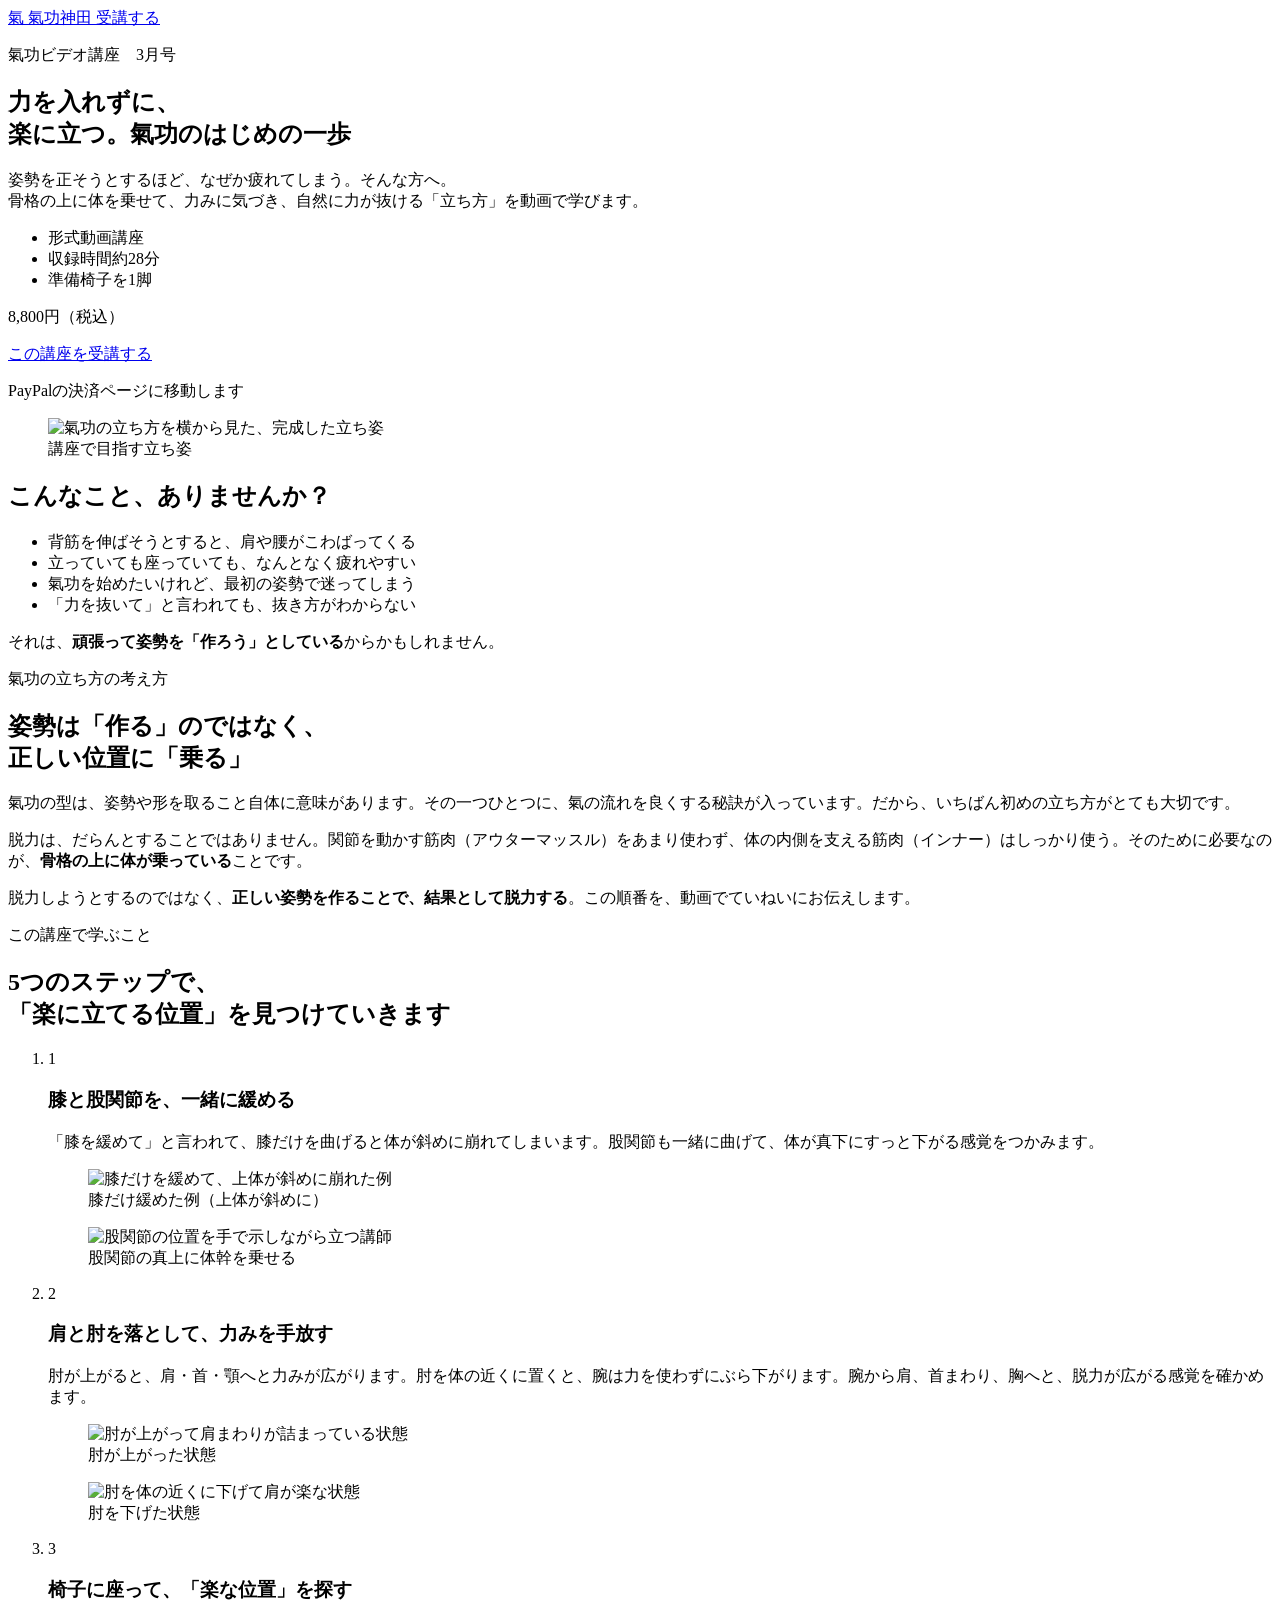
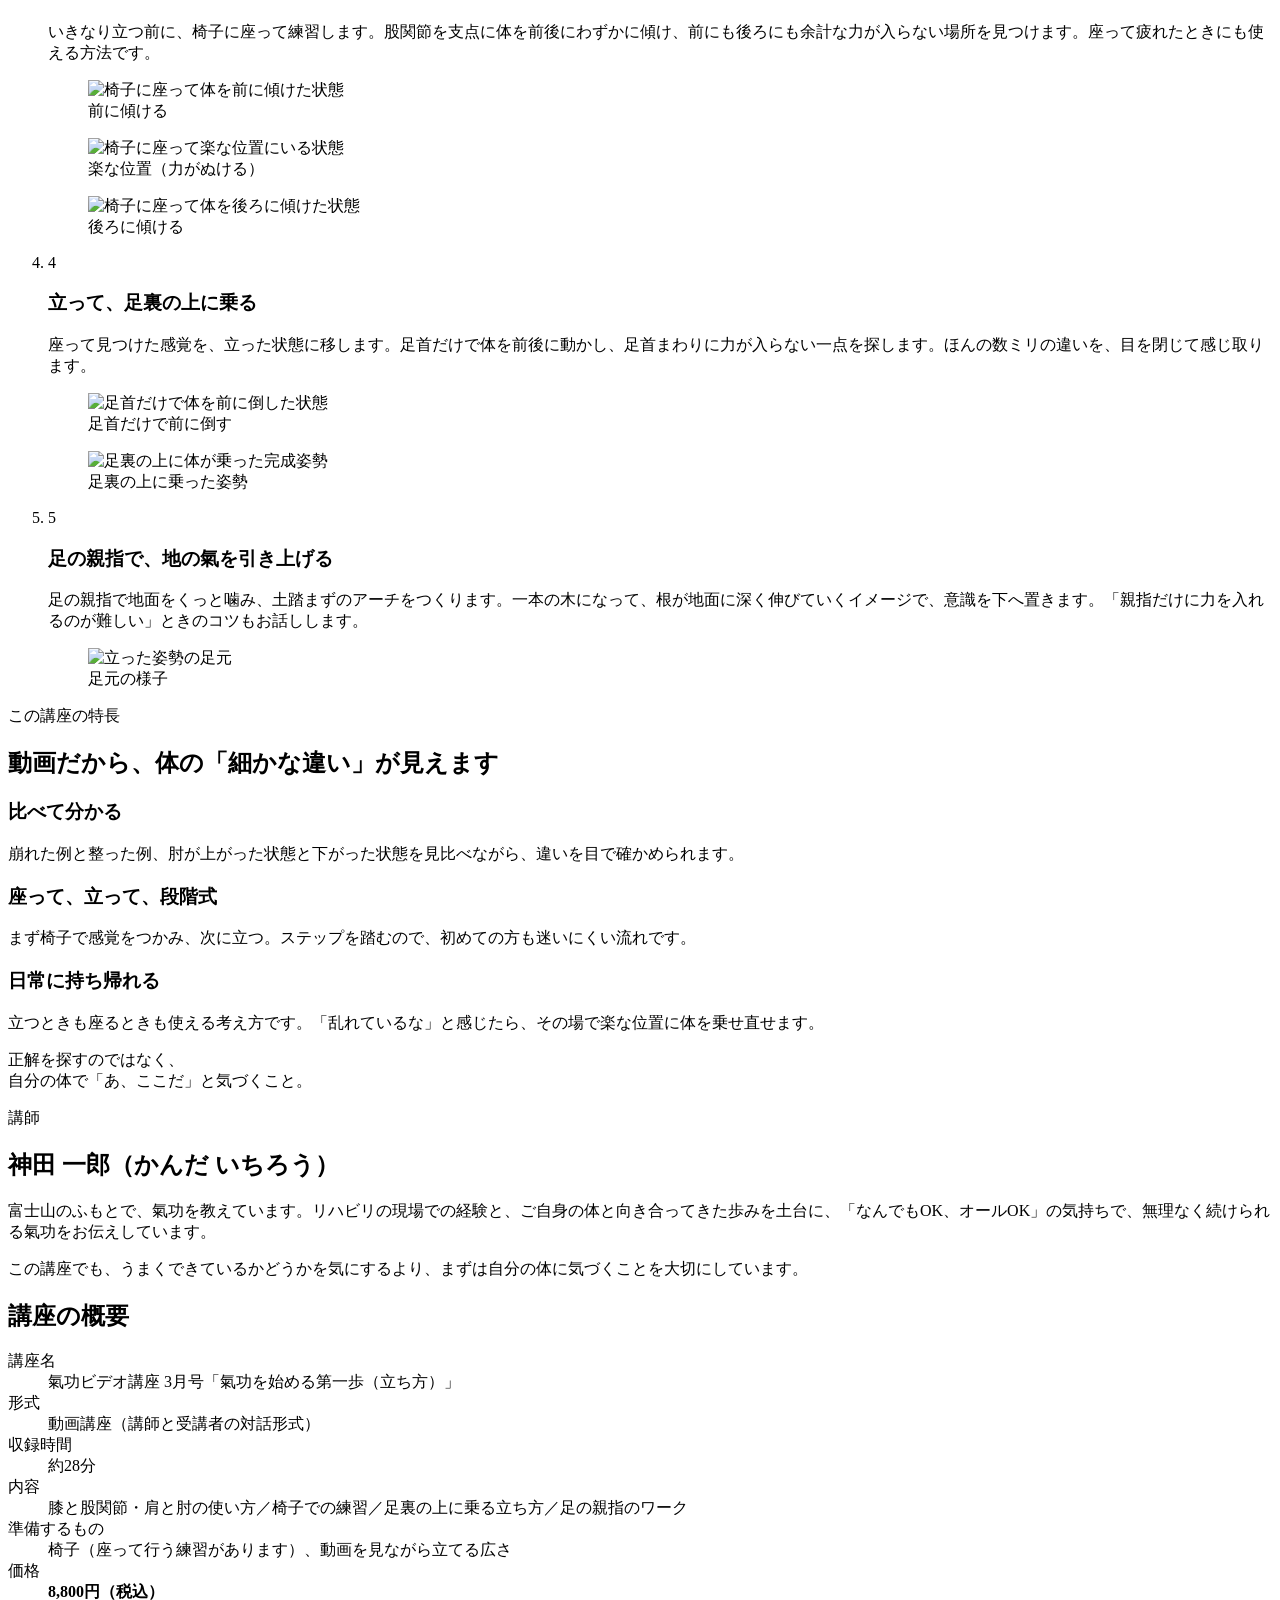
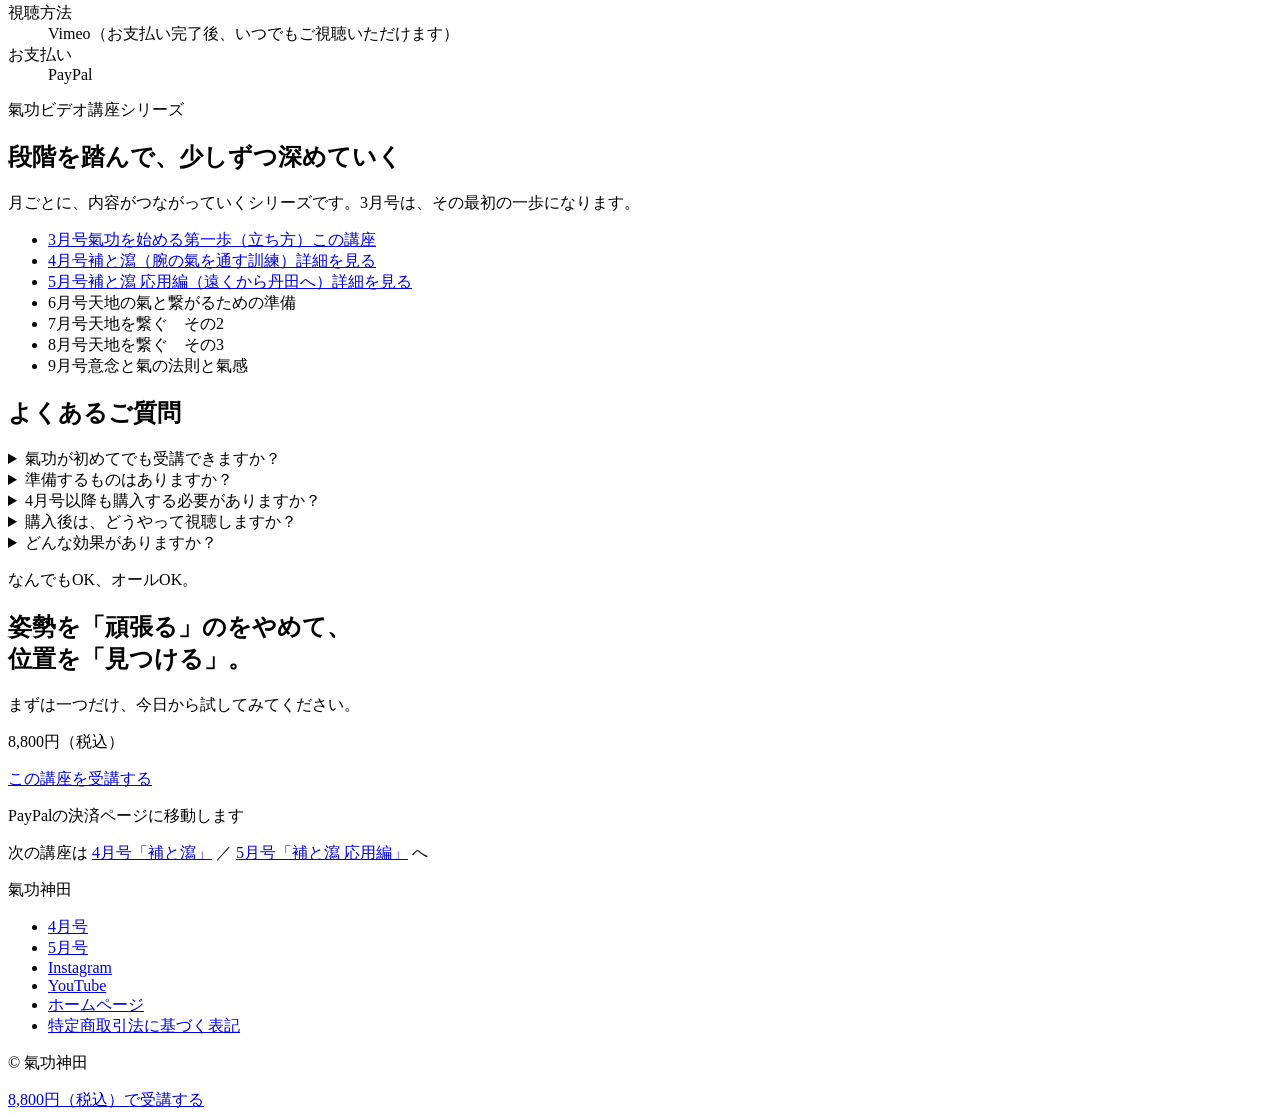
==== index.html @ 93e01932 "Add files via upload" ====
<!doctype html>
<html lang="ja">
<head>
<meta charset="utf-8">
<meta name="viewport" content="width=device-width, initial-scale=1">
<title>氣功ビデオ講座 3月号「立ち方」｜氣功神田</title>
<meta name="description" content="姿勢を正そうとするほど疲れてしまう方へ。力を入れずに楽に立つ、氣功のはじめの一歩を動画で学ぶ講座です。約28分・8,800円（税込）。">
<meta property="og:type" content="website">
<meta property="og:title" content="氣功ビデオ講座 3月号「立ち方」｜氣功神田">
<meta property="og:description" content="力を入れずに、楽に立つ。氣功のはじめの一歩を動画で学ぶ講座。8,800円（税込）。">
<link rel="icon" href="data:image/svg+xml,%3Csvg xmlns='http://www.w3.org/2000/svg' viewBox='0 0 100 100'%3E%3Ccircle cx='50' cy='50' r='46' fill='%232b4162'/%3E%3Ctext x='50' y='66' font-size='52' text-anchor='middle' fill='%23faf7f2' font-family='serif'%3E氣%3C/text%3E%3C/svg%3E">
<link rel="preconnect" href="https://fonts.googleapis.com">
<link rel="preconnect" href="https://fonts.gstatic.com" crossorigin>
<link href="https://fonts.googleapis.com/css2?family=Noto+Sans+JP:wght@400;500;700&family=Noto+Serif+JP:wght@500;700&display=swap" rel="stylesheet">
<link rel="stylesheet" href="style.css">
</head>
<body>

<!--
  【差し替え箇所】
  ・購入リンク（PayPal）: https://www.paypal.com/ncp/payment/3G4N5GA3SAFKY （ページ内4か所。変更する場合は検索して置換）
-->

<header class="site-header">
  <div class="wrap header-inner">
    <a class="brand" href="#top" aria-label="氣功神田 トップへ">
      <span class="brand-mark" aria-hidden="true">氣</span>
      <span class="brand-name">氣功神田</span>
    </a>
    <a class="btn btn-small" href="https://www.paypal.com/ncp/payment/3G4N5GA3SAFKY" target="_blank" rel="noopener">受講する</a>
  </div>
</header>

<main id="top">

  <!-- HERO -->
  <section class="hero">
    <div class="wrap hero-inner">
      <div class="hero-copy">
        <p class="eyebrow">氣功ビデオ講座　3月号</p>
        <h1>力を入れずに、<br>楽に立つ。<span class="h1-sub">氣功のはじめの一歩</span></h1>
        <p class="lead">姿勢を正そうとするほど、なぜか疲れてしまう。そんな方へ。<br>骨格の上に体を乗せて、力みに気づき、自然に力が抜ける「立ち方」を動画で学びます。</p>
        <ul class="hero-facts" aria-label="講座の概要">
          <li><span>形式</span>動画講座</li>
          <li><span>収録時間</span>約28分</li>
          <li><span>準備</span>椅子を1脚</li>
        </ul>
        <div class="price-box">
          <p class="price"><span class="price-num">8,800</span><span class="price-unit">円</span><span class="price-tax">（税込）</span></p>
          <a class="btn" href="https://www.paypal.com/ncp/payment/3G4N5GA3SAFKY" target="_blank" rel="noopener">この講座を受講する</a>
          <p class="note-small">PayPalの決済ページに移動します</p>
        </div>
      </div>
      <figure class="hero-fig">
        <img src="assets/shot_1.jpg" width="337" height="664" alt="氣功の立ち方を横から見た、完成した立ち姿">
        <figcaption>講座で目指す立ち姿</figcaption>
      </figure>
    </div>
  </section>

  <!-- 共感 -->
  <section class="section section-tint">
    <div class="wrap narrow">
      <h2 class="h2">こんなこと、ありませんか？</h2>
      <ul class="check-list">
        <li>背筋を伸ばそうとすると、肩や腰がこわばってくる</li>
        <li>立っていても座っていても、なんとなく疲れやすい</li>
        <li>氣功を始めたいけれど、最初の姿勢で迷ってしまう</li>
        <li>「力を抜いて」と言われても、抜き方がわからない</li>
      </ul>
      <p class="body center">それは、<strong>頑張って姿勢を「作ろう」としている</strong>からかもしれません。</p>
    </div>
  </section>

  <!-- 考え方 -->
  <section class="section">
    <div class="wrap narrow">
      <p class="eyebrow center">氣功の立ち方の考え方</p>
      <h2 class="h2">姿勢は「作る」のではなく、<br>正しい位置に「乗る」</h2>
      <p class="body">氣功の型は、姿勢や形を取ること自体に意味があります。その一つひとつに、氣の流れを良くする秘訣が入っています。だから、いちばん初めの立ち方がとても大切です。</p>
      <p class="body">脱力は、だらんとすることではありません。関節を動かす筋肉（アウターマッスル）をあまり使わず、体の内側を支える筋肉（インナー）はしっかり使う。そのために必要なのが、<strong>骨格の上に体が乗っている</strong>ことです。</p>
      <p class="body">脱力しようとするのではなく、<strong>正しい姿勢を作ることで、結果として脱力する</strong>。この順番を、動画でていねいにお伝えします。</p>
    </div>
  </section>

  <!-- 学ぶこと -->
  <section class="section section-tint" id="learn">
    <div class="wrap">
      <p class="eyebrow center">この講座で学ぶこと</p>
      <h2 class="h2">5つのステップで、<br>「楽に立てる位置」を見つけていきます</h2>

      <ol class="steps">

        <li class="step">
          <div class="step-head"><span class="step-no">1</span><h3>膝と股関節を、一緒に緩める</h3></div>
          <p>「膝を緩めて」と言われて、膝だけを曲げると体が斜めに崩れてしまいます。股関節も一緒に曲げて、体が真下にすっと下がる感覚をつかみます。</p>
          <div class="pair">
            <figure><img src="assets/shot_2.jpg" width="392" height="671" alt="膝だけを緩めて、上体が斜めに崩れた例" loading="lazy"><figcaption>膝だけ緩めた例（上体が斜めに）</figcaption></figure>
            <figure><img src="assets/shot_3.jpg" width="368" height="647" alt="股関節の位置を手で示しながら立つ講師" loading="lazy"><figcaption>股関節の真上に体幹を乗せる</figcaption></figure>
          </div>
        </li>

        <li class="step">
          <div class="step-head"><span class="step-no">2</span><h3>肩と肘を落として、力みを手放す</h3></div>
          <p>肘が上がると、肩・首・顎へと力みが広がります。肘を体の近くに置くと、腕は力を使わずにぶら下がります。腕から肩、首まわり、胸へと、脱力が広がる感覚を確かめます。</p>
          <div class="pair">
            <figure><img src="assets/shot_4_1.jpg" width="393" height="647" alt="肘が上がって肩まわりが詰まっている状態" loading="lazy"><figcaption>肘が上がった状態</figcaption></figure>
            <figure><img src="assets/shot_4_2.jpg" width="370" height="651" alt="肘を体の近くに下げて肩が楽な状態" loading="lazy"><figcaption>肘を下げた状態</figcaption></figure>
          </div>
        </li>

        <li class="step">
          <div class="step-head"><span class="step-no">3</span><h3>椅子に座って、「楽な位置」を探す</h3></div>
          <p>いきなり立つ前に、椅子に座って練習します。股関節を支点に体を前後にわずかに傾け、前にも後ろにも余計な力が入らない場所を見つけます。座って疲れたときにも使える方法です。</p>
          <div class="trio">
            <figure><img src="assets/shot_5_1.jpg" width="349" height="555" alt="椅子に座って体を前に傾けた状態" loading="lazy"><figcaption>前に傾ける</figcaption></figure>
            <figure><img src="assets/shot_5_2.jpg" width="400" height="556" alt="椅子に座って楽な位置にいる状態" loading="lazy"><figcaption>楽な位置（力がぬける）</figcaption></figure>
            <figure><img src="assets/shot_5_3.jpg" width="382" height="550" alt="椅子に座って体を後ろに傾けた状態" loading="lazy"><figcaption>後ろに傾ける</figcaption></figure>
          </div>
        </li>

        <li class="step">
          <div class="step-head"><span class="step-no">4</span><h3>立って、足裏の上に乗る</h3></div>
          <p>座って見つけた感覚を、立った状態に移します。足首だけで体を前後に動かし、足首まわりに力が入らない一点を探します。ほんの数ミリの違いを、目を閉じて感じ取ります。</p>
          <div class="pair">
            <figure><img src="assets/shot_7.jpg" width="368" height="649" alt="足首だけで体を前に倒した状態" loading="lazy"><figcaption>足首だけで前に倒す</figcaption></figure>
            <figure><img src="assets/shot_8.jpg" width="366" height="657" alt="足裏の上に体が乗った完成姿勢" loading="lazy"><figcaption>足裏の上に乗った姿勢</figcaption></figure>
          </div>
        </li>

        <li class="step">
          <div class="step-head"><span class="step-no">5</span><h3>足の親指で、地の氣を引き上げる</h3></div>
          <p>足の親指で地面をくっと噛み、土踏まずのアーチをつくります。一本の木になって、根が地面に深く伸びていくイメージで、意識を下へ置きます。「親指だけに力を入れるのが難しい」ときのコツもお話しします。</p>
          <div class="single">
            <figure><img src="assets/shot_9.jpg" width="318" height="192" alt="立った姿勢の足元" loading="lazy"><figcaption>足元の様子</figcaption></figure>
          </div>
        </li>

      </ol>
    </div>
  </section>

  <!-- 特徴 -->
  <section class="section">
    <div class="wrap">
      <p class="eyebrow center">この講座の特長</p>
      <h2 class="h2">動画だから、体の「細かな違い」が見えます</h2>
      <div class="cards">
        <div class="card">
          <h3>比べて分かる</h3>
          <p>崩れた例と整った例、肘が上がった状態と下がった状態を見比べながら、違いを目で確かめられます。</p>
        </div>
        <div class="card">
          <h3>座って、立って、段階式</h3>
          <p>まず椅子で感覚をつかみ、次に立つ。ステップを踏むので、初めての方も迷いにくい流れです。</p>
        </div>
        <div class="card">
          <h3>日常に持ち帰れる</h3>
          <p>立つときも座るときも使える考え方です。「乱れているな」と感じたら、その場で楽な位置に体を乗せ直せます。</p>
        </div>
      </div>
      <p class="pull">正解を探すのではなく、<br class="sp-only">自分の体で「あ、ここだ」と気づくこと。</p>
    </div>
  </section>

  <!-- 講師 -->
  <section class="section section-tint">
    <div class="wrap narrow">
      <p class="eyebrow center">講師</p>
      <h2 class="h2">神田 一郎（かんだ いちろう）</h2>
      <p class="body">富士山のふもとで、氣功を教えています。リハビリの現場での経験と、ご自身の体と向き合ってきた歩みを土台に、「なんでもOK、オールOK」の気持ちで、無理なく続けられる氣功をお伝えしています。</p>
      <p class="body">この講座でも、うまくできているかどうかを気にするより、まずは自分の体に気づくことを大切にしています。</p>
    </div>
  </section>

  <!-- 概要 -->
  <section class="section" id="overview">
    <div class="wrap narrow">
      <h2 class="h2">講座の概要</h2>
      <dl class="spec">
        <div><dt>講座名</dt><dd>氣功ビデオ講座 3月号「氣功を始める第一歩（立ち方）」</dd></div>
        <div><dt>形式</dt><dd>動画講座（講師と受講者の対話形式）</dd></div>
        <div><dt>収録時間</dt><dd>約28分</dd></div>
        <div><dt>内容</dt><dd>膝と股関節・肩と肘の使い方／椅子での練習／足裏の上に乗る立ち方／足の親指のワーク</dd></div>
        <div><dt>準備するもの</dt><dd>椅子（座って行う練習があります）、動画を見ながら立てる広さ</dd></div>
        <div><dt>価格</dt><dd><strong>8,800円（税込）</strong></dd></div>
        <div><dt>視聴方法</dt><dd>Vimeo（お支払い完了後、いつでもご視聴いただけます）</dd></div>
        <div><dt>お支払い</dt><dd>PayPal</dd></div>
      </dl>
    </div>
  </section>

  <!-- シリーズ -->
  <section class="section section-tint">
    <div class="wrap narrow">
      <p class="eyebrow center">氣功ビデオ講座シリーズ</p>
      <h2 class="h2">段階を踏んで、少しずつ深めていく</h2>
      <p class="body center">月ごとに、内容がつながっていくシリーズです。3月号は、その最初の一歩になります。</p>
      <ul class="series">
        <li class="has-link is-current"><a href="./"><span class="s-m">3月号</span><span class="s-t">氣功を始める第一歩（立ち方）</span><span class="s-tag">この講座</span></a></li>
        <li class="has-link"><a href="04/"><span class="s-m">4月号</span><span class="s-t">補と瀉（腕の氣を通す訓練）</span><span class="s-tag s-tag-sub">詳細を見る</span></a></li>
        <li class="has-link"><a href="05/"><span class="s-m">5月号</span><span class="s-t">補と瀉 応用編（遠くから丹田へ）</span><span class="s-tag s-tag-sub">詳細を見る</span></a></li>
        <li><span class="s-m">6月号</span><span class="s-t">天地の氣と繋がるための準備</span></li>
        <li><span class="s-m">7月号</span><span class="s-t">天地を繋ぐ　その2</span></li>
        <li><span class="s-m">8月号</span><span class="s-t">天地を繋ぐ　その3</span></li>
        <li><span class="s-m">9月号</span><span class="s-t">意念と氣の法則と氣感</span></li>
      </ul>
    </div>
  </section>

  <!-- FAQ -->
  <section class="section" id="faq">
    <div class="wrap narrow">
      <h2 class="h2">よくあるご質問</h2>
      <details>
        <summary>氣功が初めてでも受講できますか？</summary>
        <p>はい。3月号はシリーズの最初の講座で、氣功を始める第一歩として、立ち方の基本から順に進めます。</p>
      </details>
      <details>
        <summary>準備するものはありますか？</summary>
        <p>椅子を1脚ご用意ください。座って「楽な位置」を探す練習があります。あとは、動画を見ながら立てるスペースがあれば大丈夫です。</p>
      </details>
      <details>
        <summary>4月号以降も購入する必要がありますか？</summary>
        <p>各月号は単品でご購入いただけます。内容は段階的につながっているため、初めての方は3月号からの受講がおすすめです。続きの<a href="04/">4月号「補と瀉」</a>もご覧いただけます。</p>
      </details>
      <details>
        <summary>購入後は、どうやって視聴しますか？</summary>
        <p>お支払い完了後、いつでもVimeoでご視聴いただけます。</p>
      </details>
      <details>
        <summary>どんな効果がありますか？</summary>
        <p>体の感じ方には個人差があります。この講座は、体の使い方を学ぶ内容であり、医療行為や、病気の診断・治療を目的としたものではありません。体調に不安がある方は、無理をせず、医師にご相談ください。</p>
      </details>
    </div>
  </section>

  <!-- 最終CTA -->
  <section class="final">
    <div class="wrap narrow center">
      <p class="final-quote">なんでもOK、オールOK。</p>
      <h2 class="final-h">姿勢を「頑張る」のをやめて、<br>位置を「見つける」。</h2>
      <p class="final-body">まずは一つだけ、今日から試してみてください。</p>
      <p class="price price-light"><span class="price-num">8,800</span><span class="price-unit">円</span><span class="price-tax">（税込）</span></p>
      <a class="btn btn-light" href="https://www.paypal.com/ncp/payment/3G4N5GA3SAFKY" target="_blank" rel="noopener">この講座を受講する</a>
      <p class="note-small">PayPalの決済ページに移動します</p>
      <p class="note-small prev-link">次の講座は <a href="04/">4月号「補と瀉」</a> ／ <a href="05/">5月号「補と瀉 応用編」</a> へ</p>
    </div>
  </section>

</main>

<footer class="site-footer">
  <div class="wrap">
    <p class="foot-brand">氣功神田</p>
    <ul class="foot-links">
      <li><a href="04/">4月号</a></li>
      <li><a href="05/">5月号</a></li>
      <li><a href="https://www.instagram.com/qigongkanda_fujisan/" target="_blank" rel="noopener">Instagram</a></li>
      <li><a href="https://www.youtube.com/@%E6%B0%A3%E5%8A%9F%E7%A5%9E%E7%94%B0" target="_blank" rel="noopener">YouTube</a></li>
      <li><a href="https://www.qigong-kanda.com/" target="_blank" rel="noopener">ホームページ</a></li>
      <li><a href="tokushoho.html">特定商取引法に基づく表記</a></li>
    </ul>
    <p class="copy">© 氣功神田</p>
  </div>
</footer>

<!-- スマホ用の固定ボタン -->
<div class="sticky-cta" id="stickyCta" aria-hidden="true">
  <a class="btn" href="https://www.paypal.com/ncp/payment/3G4N5GA3SAFKY" target="_blank" rel="noopener" tabindex="-1">8,800円（税込）で受講する</a>
</div>

<script src="script.js"></script>
</body>
</html>
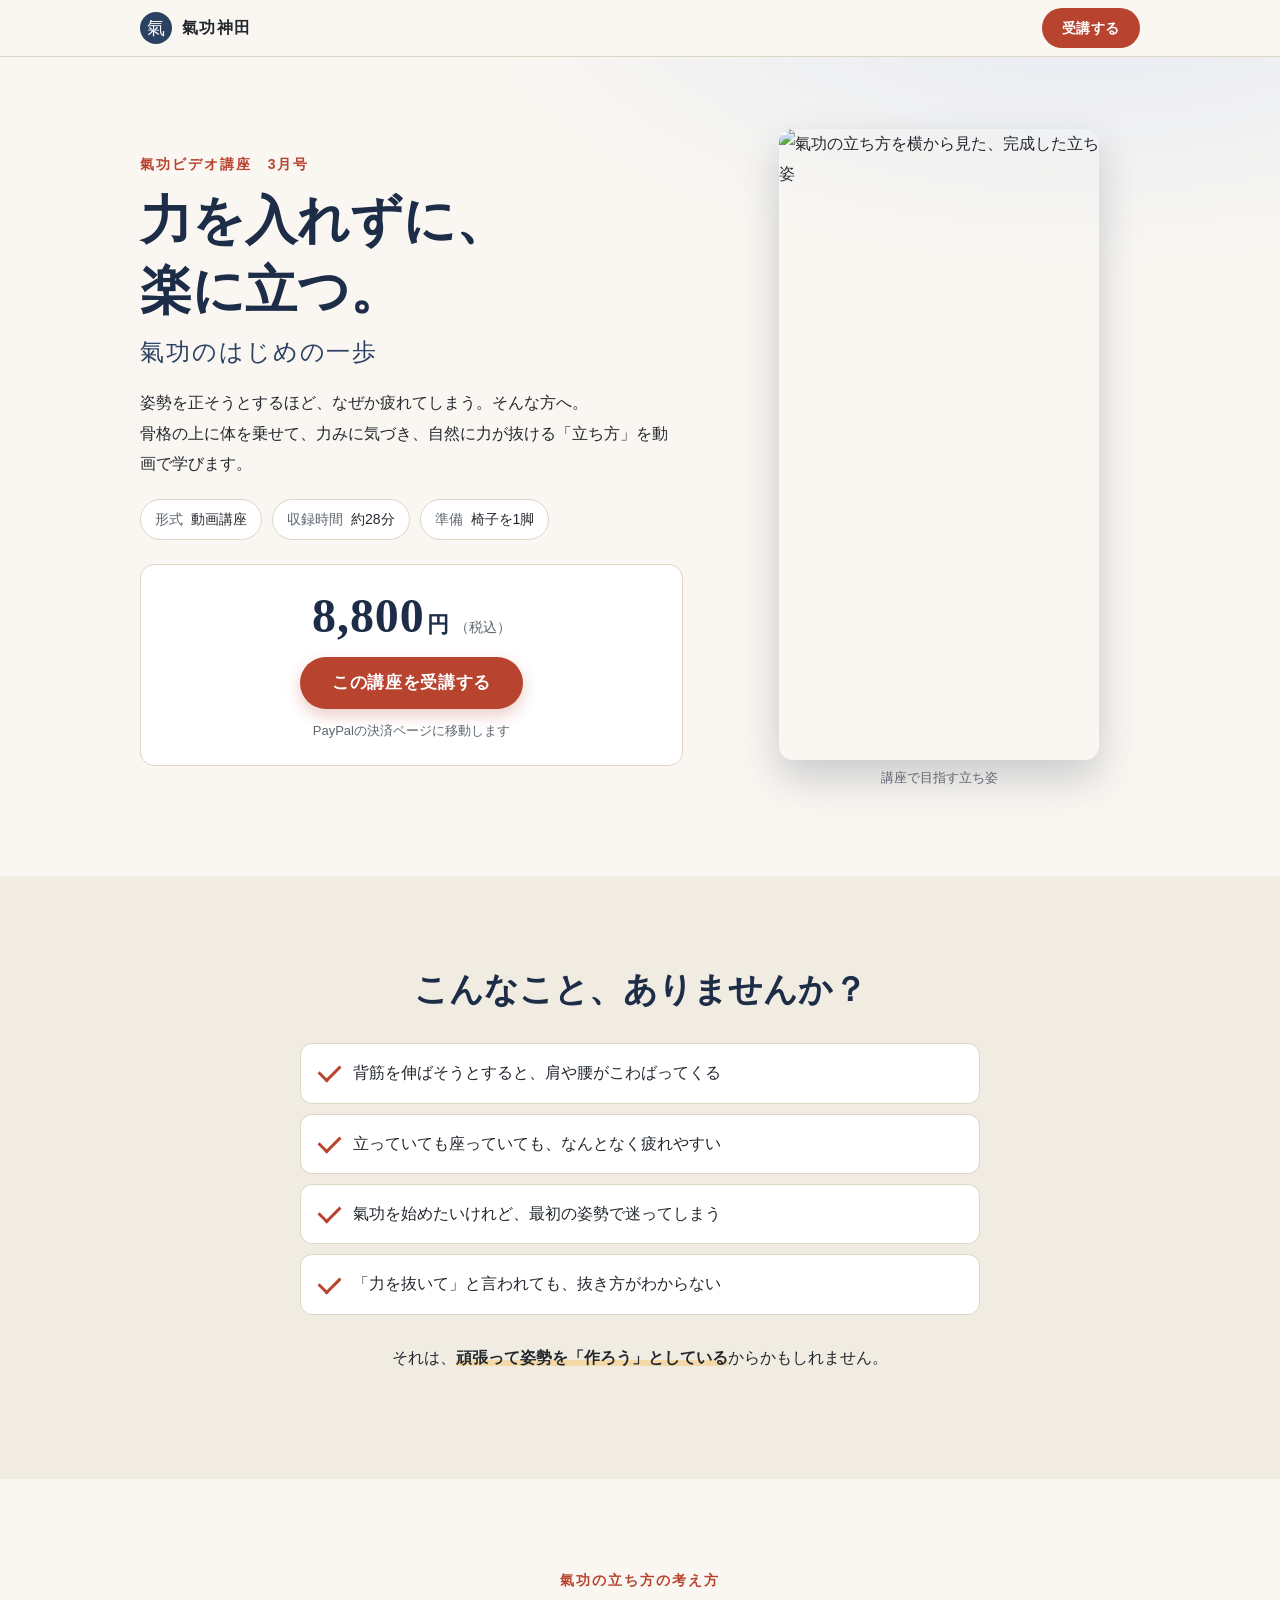
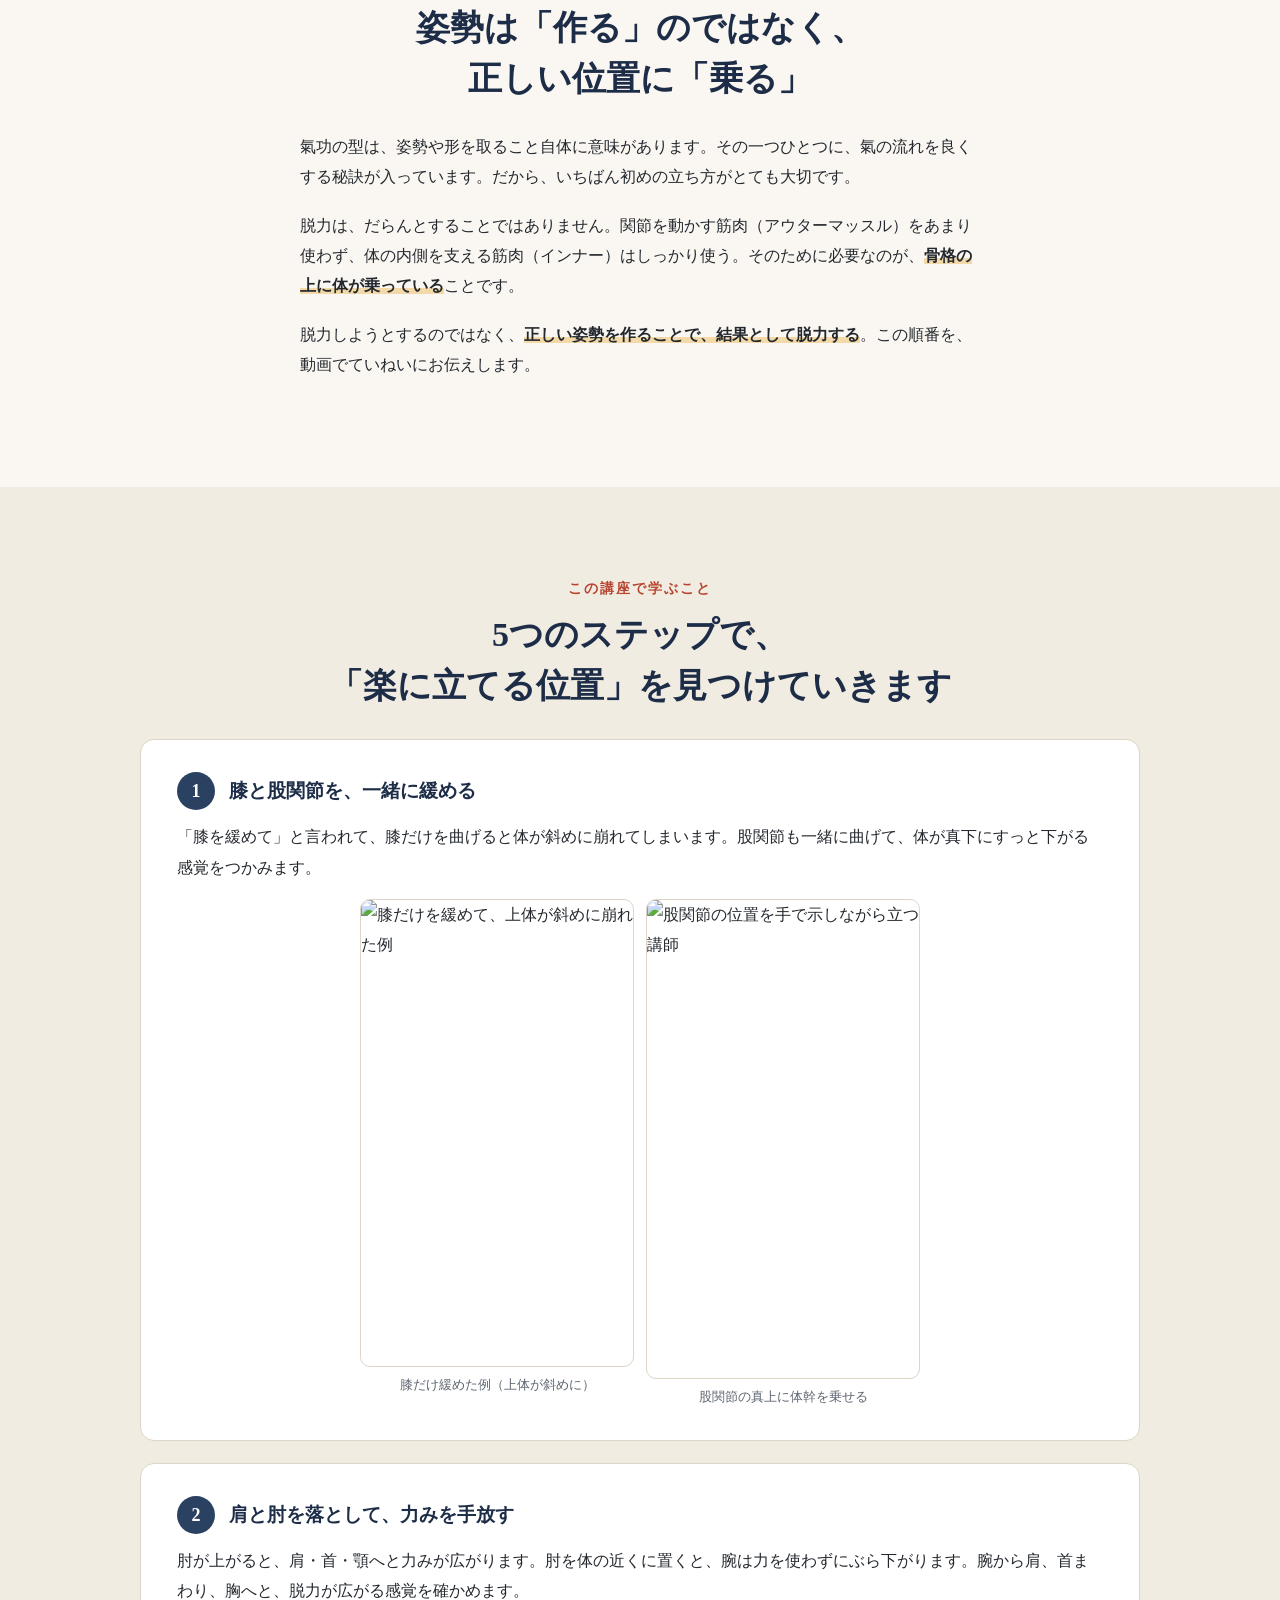
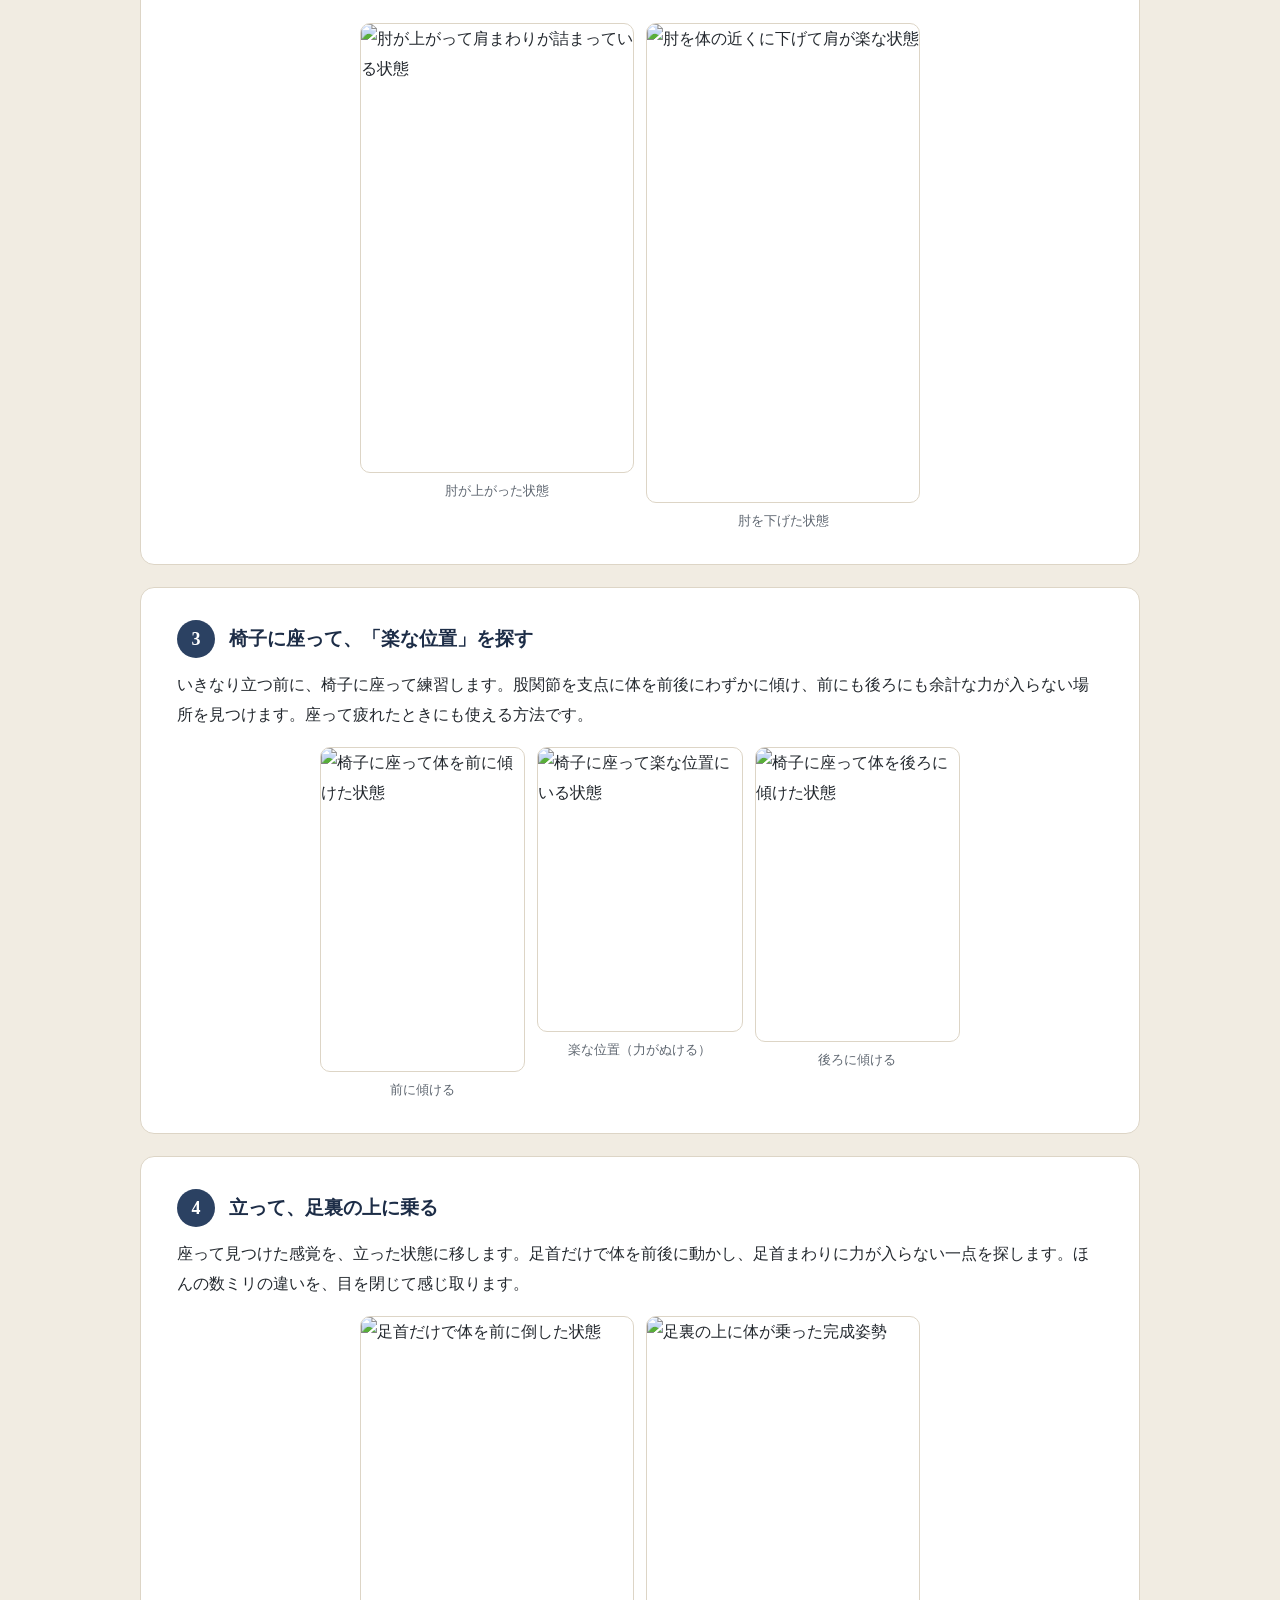
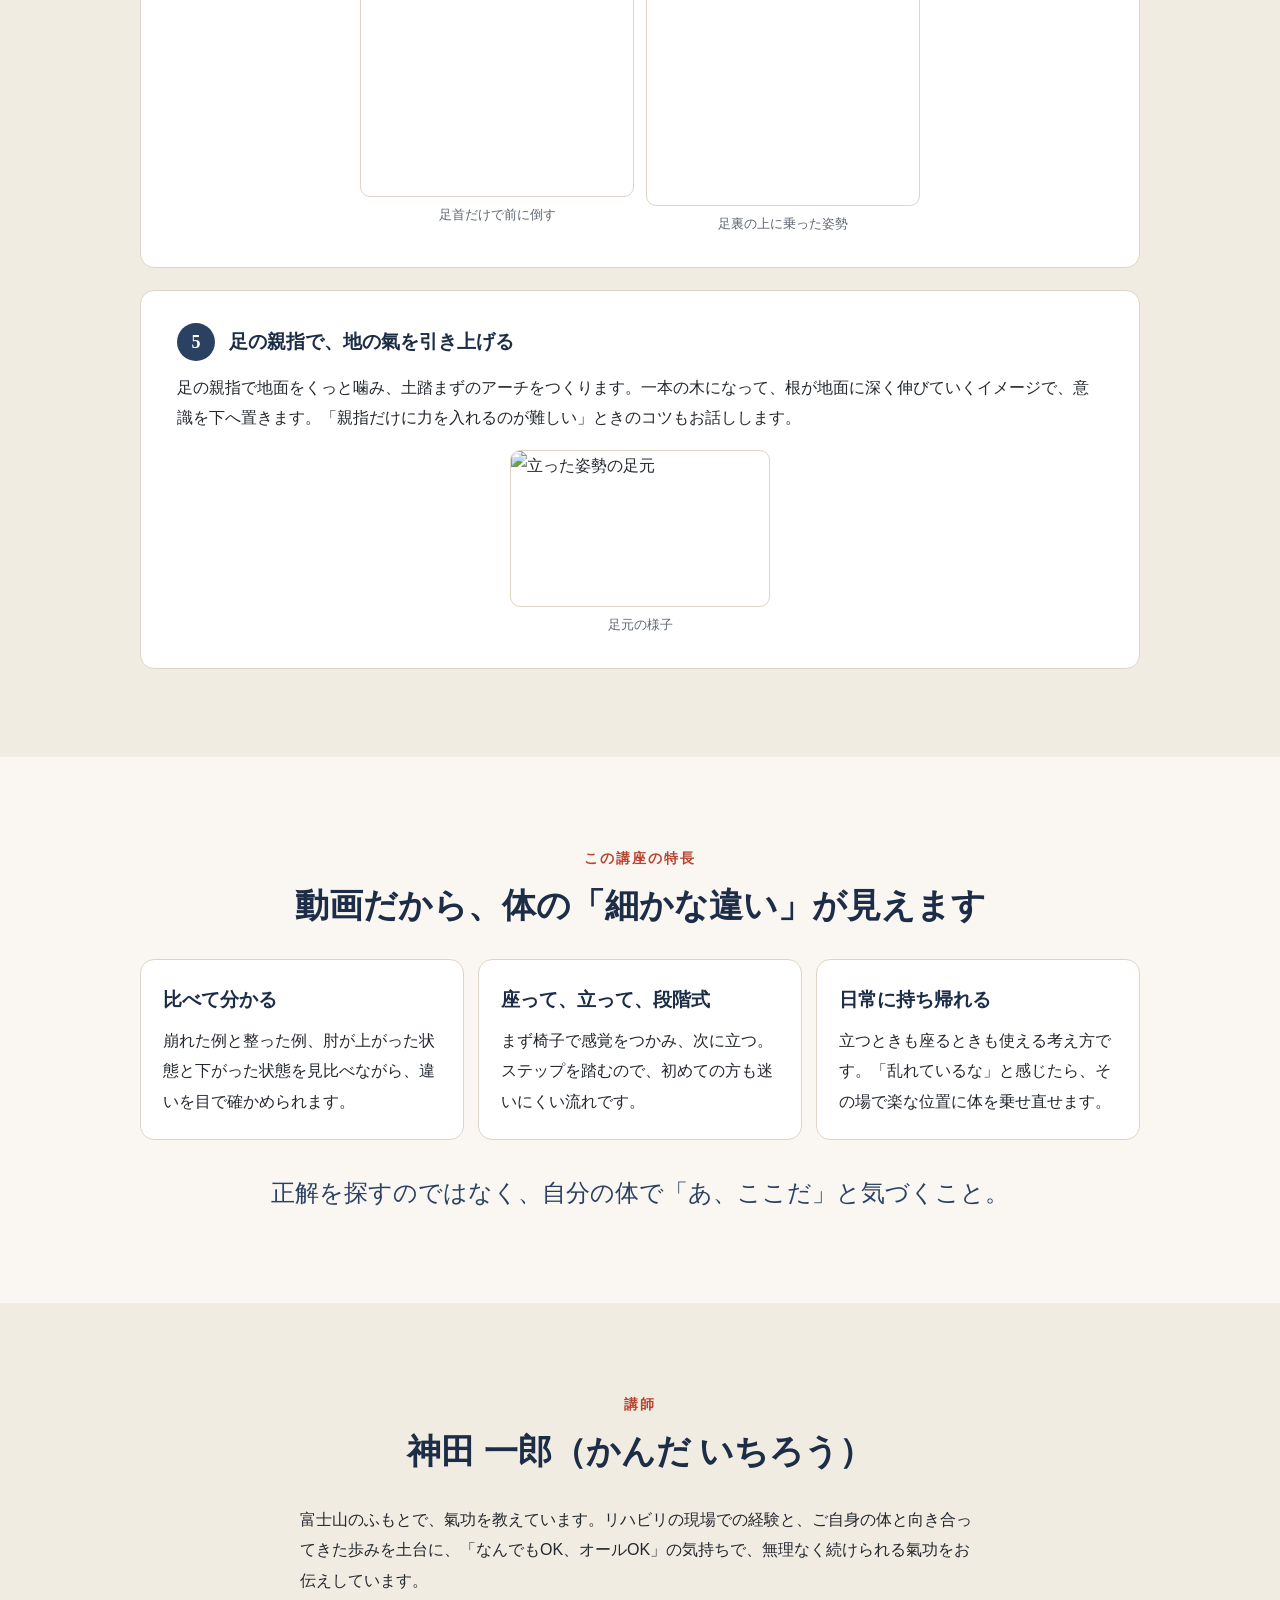
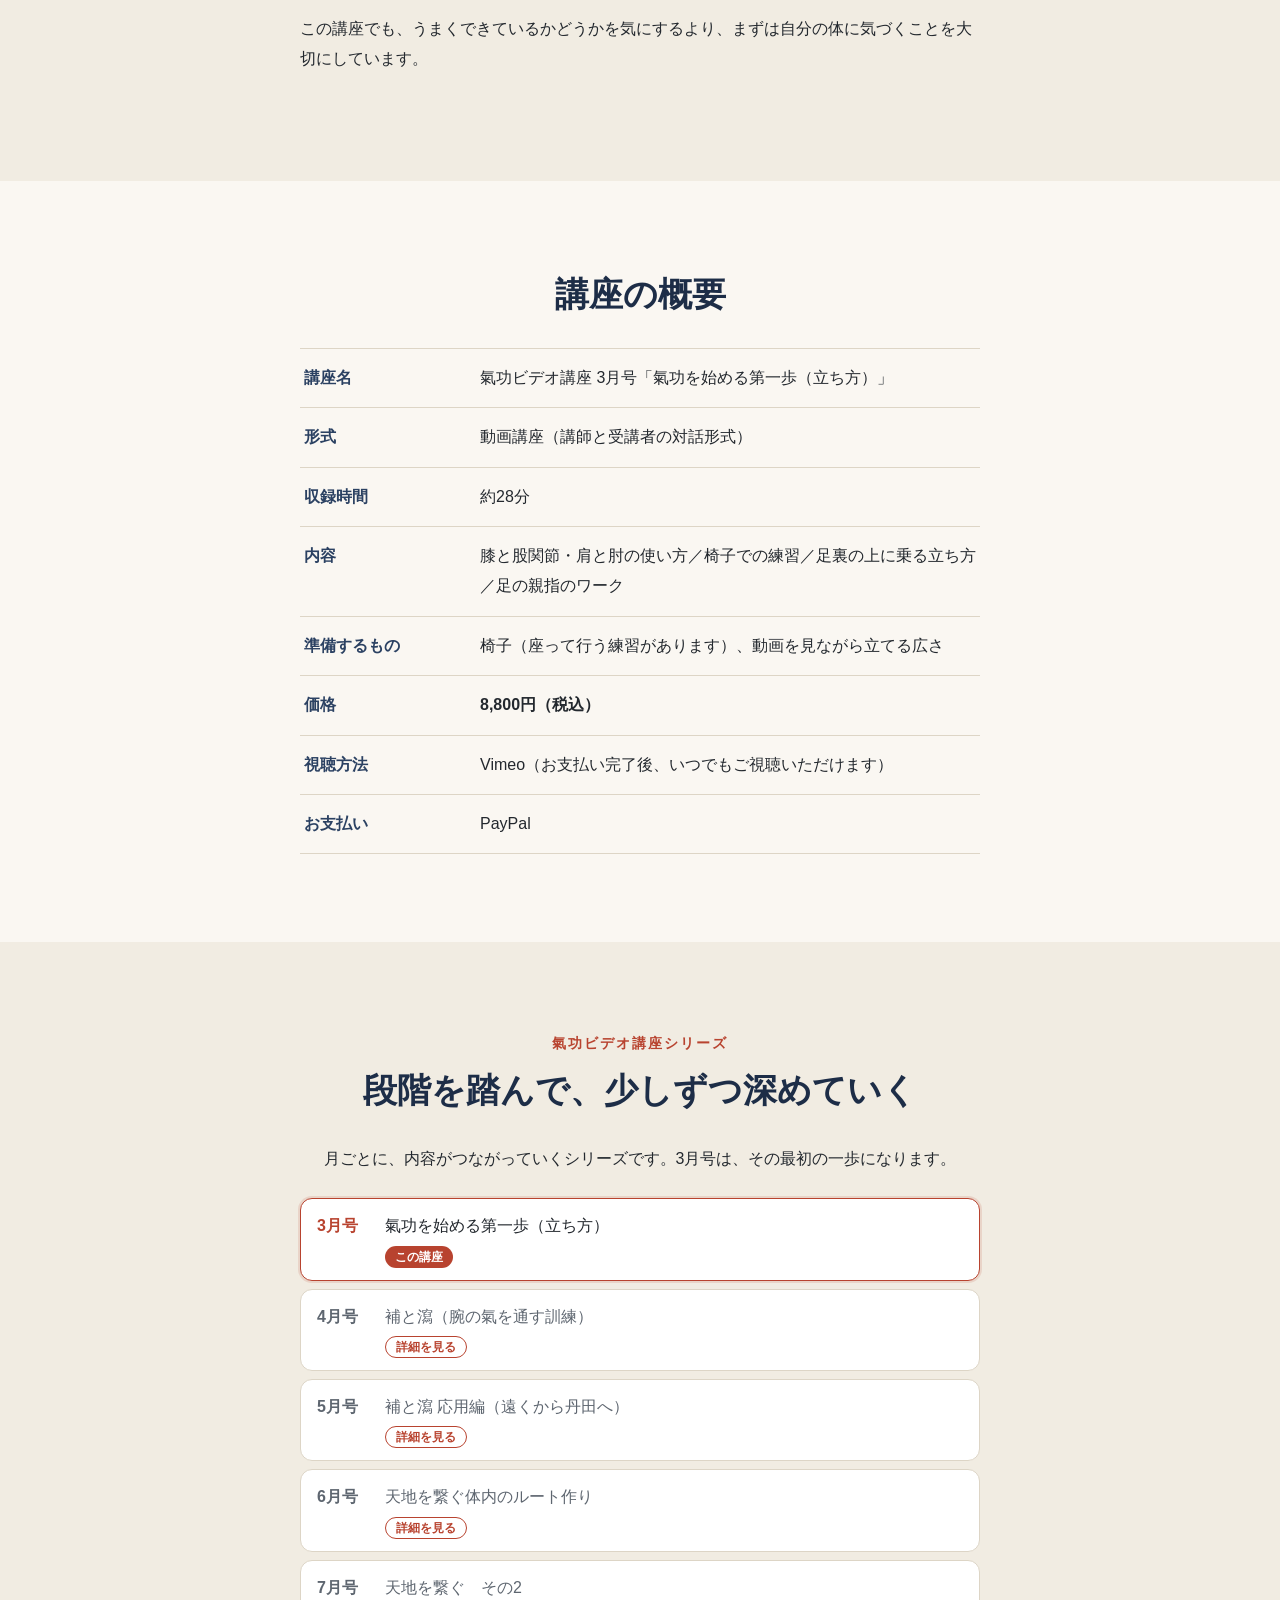
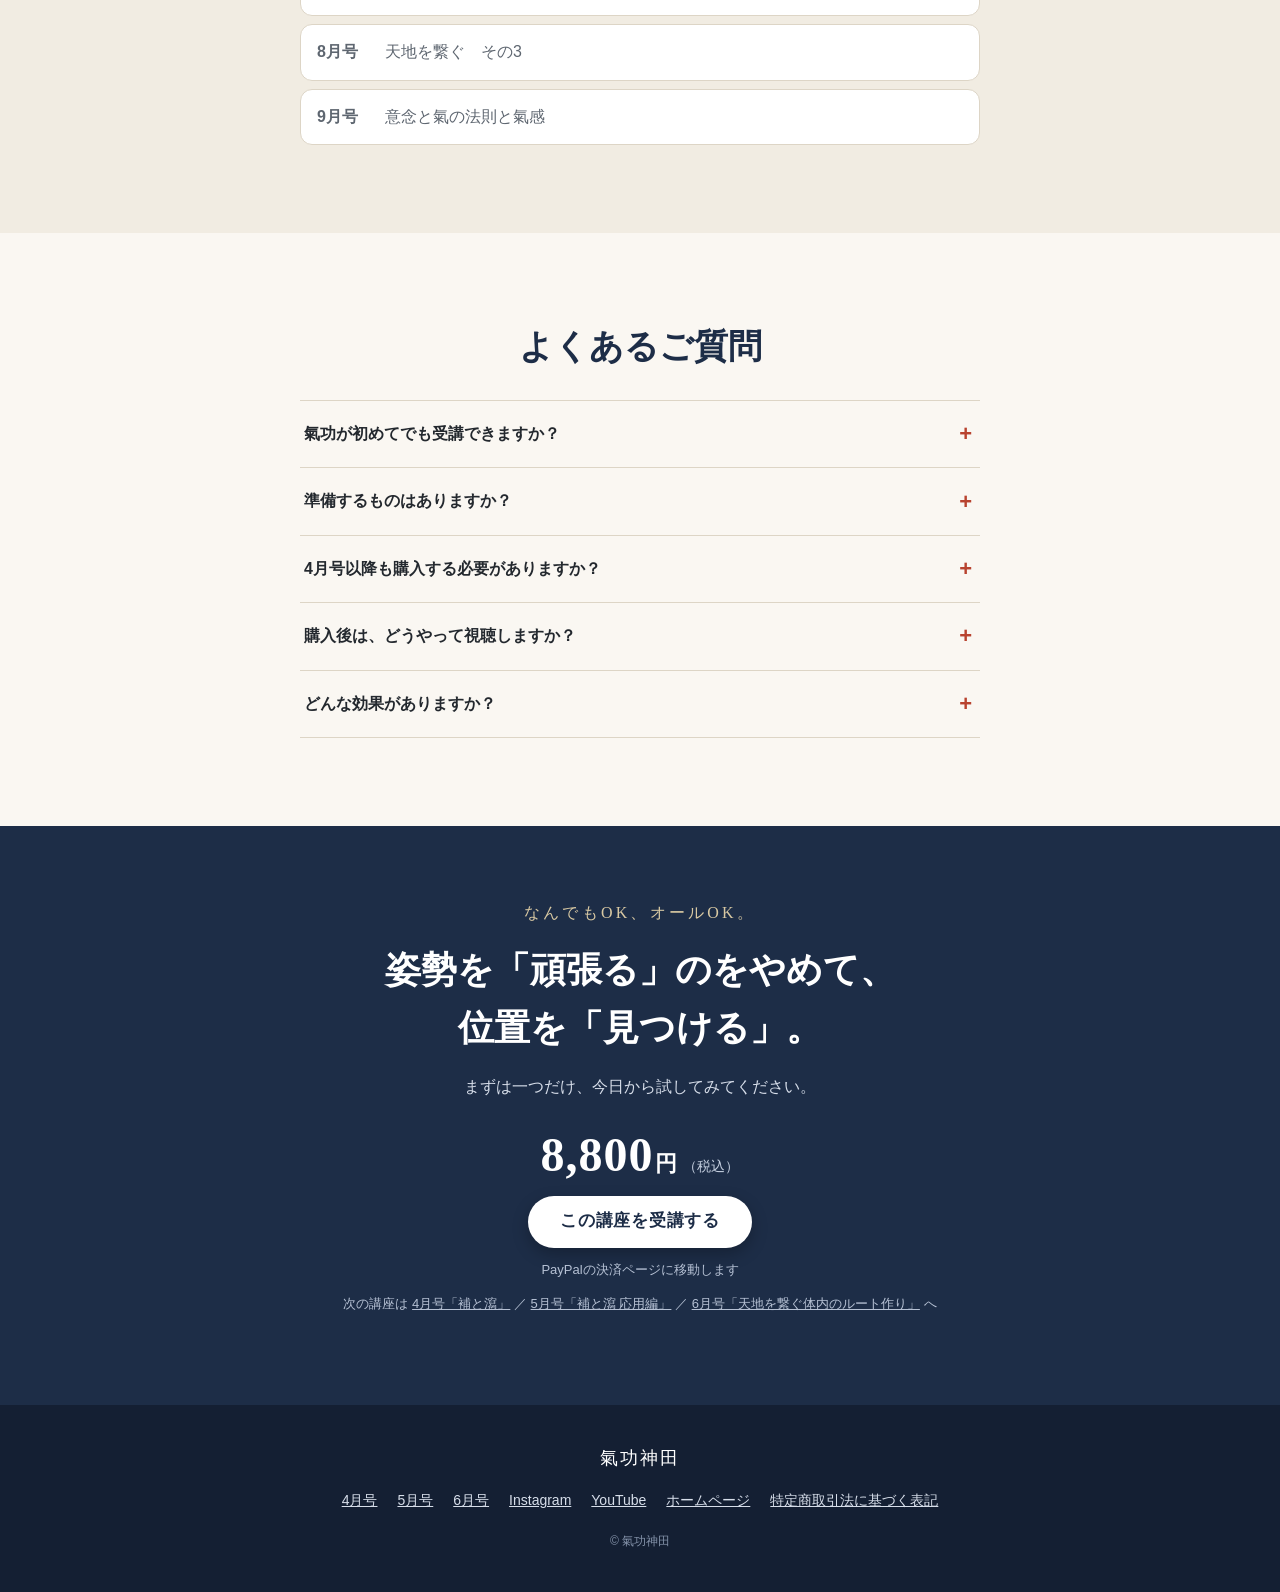
==== commit 04b1bab4: "Add files via upload" ====
--- a/index.html
+++ b/index.html
@@ -200,7 +200,7 @@
         <li class="has-link is-current"><a href="./"><span class="s-m">3月号</span><span class="s-t">氣功を始める第一歩（立ち方）</span><span class="s-tag">この講座</span></a></li>
         <li class="has-link"><a href="04/"><span class="s-m">4月号</span><span class="s-t">補と瀉（腕の氣を通す訓練）</span><span class="s-tag s-tag-sub">詳細を見る</span></a></li>
         <li class="has-link"><a href="05/"><span class="s-m">5月号</span><span class="s-t">補と瀉 応用編（遠くから丹田へ）</span><span class="s-tag s-tag-sub">詳細を見る</span></a></li>
-        <li><span class="s-m">6月号</span><span class="s-t">天地の氣と繋がるための準備</span></li>
+        <li class="has-link"><a href="06/"><span class="s-m">6月号</span><span class="s-t">天地を繋ぐ体内のルート作り</span><span class="s-tag s-tag-sub">詳細を見る</span></a></li>
         <li><span class="s-m">7月号</span><span class="s-t">天地を繋ぐ　その2</span></li>
         <li><span class="s-m">8月号</span><span class="s-t">天地を繋ぐ　その3</span></li>
         <li><span class="s-m">9月号</span><span class="s-t">意念と氣の法則と氣感</span></li>
@@ -244,7 +244,7 @@
       <p class="price price-light"><span class="price-num">8,800</span><span class="price-unit">円</span><span class="price-tax">（税込）</span></p>
       <a class="btn btn-light" href="https://www.paypal.com/ncp/payment/3G4N5GA3SAFKY" target="_blank" rel="noopener">この講座を受講する</a>
       <p class="note-small">PayPalの決済ページに移動します</p>
-      <p class="note-small prev-link">次の講座は <a href="04/">4月号「補と瀉」</a> ／ <a href="05/">5月号「補と瀉 応用編」</a> へ</p>
+      <p class="note-small prev-link">次の講座は <a href="04/">4月号「補と瀉」</a> ／ <a href="05/">5月号「補と瀉 応用編」</a> ／ <a href="06/">6月号「天地を繋ぐ体内のルート作り」</a> へ</p>
     </div>
   </section>
 
@@ -256,6 +256,7 @@
     <ul class="foot-links">
       <li><a href="04/">4月号</a></li>
       <li><a href="05/">5月号</a></li>
+      <li><a href="06/">6月号</a></li>
       <li><a href="https://www.instagram.com/qigongkanda_fujisan/" target="_blank" rel="noopener">Instagram</a></li>
       <li><a href="https://www.youtube.com/@%E6%B0%A3%E5%8A%9F%E7%A5%9E%E7%94%B0" target="_blank" rel="noopener">YouTube</a></li>
       <li><a href="https://www.qigong-kanda.com/" target="_blank" rel="noopener">ホームページ</a></li>
--- a/style.css
+++ b/style.css
@@ -0,0 +1,167 @@
+:root{
+  --bg:#faf7f2;
+  --tint:#f1ece2;
+  --ink:#23282e;
+  --muted:#5e6670;
+  --indigo:#2b4162;
+  --indigo-deep:#1d2d47;
+  --accent:#b8432f;
+  --accent-dark:#9a3524;
+  --line:#ddd5c6;
+  --radius:14px;
+  --serif:"Noto Serif JP","Hiragino Mincho ProN","Yu Mincho",serif;
+  --sans:"Noto Sans JP","Hiragino Sans","Yu Gothic",Meiryo,sans-serif;
+}
+*{box-sizing:border-box}
+html{scroll-behavior:smooth}
+body{margin:0;background:var(--bg);color:var(--ink);font-family:var(--sans);font-size:16px;line-height:1.9;-webkit-text-size-adjust:100%}
+img{max-width:100%;height:auto;display:block}
+a{color:inherit}
+.wrap{width:100%;max-width:1040px;margin:0 auto;padding:0 20px}
+.narrow{max-width:720px}
+.center{text-align:center}
+.sp-only{display:inline}
+
+/* header */
+.site-header{position:sticky;top:0;z-index:20;background:rgba(250,247,242,.94);backdrop-filter:blur(6px);border-bottom:1px solid var(--line)}
+.header-inner{display:flex;align-items:center;justify-content:space-between;height:56px}
+.brand{display:flex;align-items:center;gap:10px;text-decoration:none}
+.brand-mark{display:grid;place-items:center;width:32px;height:32px;border-radius:50%;background:var(--indigo);color:var(--bg);font-family:var(--serif);font-size:18px;line-height:1}
+.brand-name{font-family:var(--serif);font-weight:700;letter-spacing:.08em}
+
+/* buttons */
+.btn{display:inline-flex;align-items:center;justify-content:center;min-height:52px;padding:0 32px;border-radius:999px;background:var(--accent);color:#fff;font-weight:700;font-size:17px;text-decoration:none;letter-spacing:.04em;box-shadow:0 6px 16px rgba(184,67,47,.28);transition:background .2s,transform .2s}
+.btn:hover{background:var(--accent-dark);transform:translateY(-1px)}
+.btn:focus-visible,summary:focus-visible,a:focus-visible{outline:3px solid #e6a92e;outline-offset:3px}
+.btn-small{min-height:40px;padding:0 20px;font-size:14px;box-shadow:none}
+.btn-light{background:#fff;color:var(--indigo-deep);box-shadow:0 6px 16px rgba(0,0,0,.25)}
+.btn-light:hover{background:#f4efe6}
+
+/* hero */
+.hero{padding:40px 0 56px;background:
+  radial-gradient(900px 420px at 85% -10%,#e4e9f2 0%,rgba(228,233,242,0) 70%),var(--bg)}
+.hero-inner{display:grid;gap:32px}
+.eyebrow{margin:0 0 8px;color:var(--accent);font-weight:700;font-size:14px;letter-spacing:.14em}
+.eyebrow.center{text-align:center}
+h1{margin:0 0 20px;font-family:var(--serif);font-weight:700;font-size:clamp(32px,8vw,52px);line-height:1.35;color:var(--indigo-deep)}
+.h1-sub{display:block;margin-top:10px;font-size:clamp(17px,4.4vw,24px);font-weight:500;color:var(--indigo);letter-spacing:.08em}
+.lead{margin:0 0 20px;font-size:16px}
+.hero-facts{display:flex;flex-wrap:wrap;gap:8px 10px;margin:0 0 24px;padding:0;list-style:none}
+.hero-facts li{padding:6px 14px;border:1px solid var(--line);border-radius:999px;background:#fff;font-size:14px;font-weight:500}
+.hero-facts span{margin-right:8px;color:var(--muted);font-weight:400}
+.price-box{padding:22px;border:1px solid var(--line);border-radius:var(--radius);background:#fff;text-align:center}
+.price{margin:0 0 12px;font-family:var(--serif);color:var(--indigo-deep);line-height:1.2}
+.price-num{font-size:48px;font-weight:700;letter-spacing:.02em}
+.price-unit{font-size:22px;font-weight:700;margin-left:2px}
+.price-tax{font-size:14px;font-weight:500;margin-left:6px;color:var(--muted)}
+.note-small{margin:10px 0 0;font-size:13px;color:var(--muted)}
+.hero-fig{margin:0;justify-self:center;width:min(70%,300px)}
+.hero-fig img{border-radius:var(--radius);box-shadow:0 18px 40px rgba(29,45,71,.22)}
+figcaption{margin-top:8px;font-size:13px;color:var(--muted);text-align:center;line-height:1.6}
+
+/* sections */
+.section{padding:64px 0}
+.section-tint{background:var(--tint)}
+.h2{margin:0 0 28px;font-family:var(--serif);font-weight:700;font-size:clamp(24px,6vw,34px);line-height:1.5;color:var(--indigo-deep);text-align:center}
+.body{margin:0 0 18px}
+.body strong,.check-list+.body strong{background:linear-gradient(transparent 62%,#f3d9a8 62%);font-weight:700}
+.check-list{margin:0 0 28px;padding:0;list-style:none;display:grid;gap:10px}
+.check-list li{position:relative;padding:14px 16px 14px 52px;background:#fff;border:1px solid var(--line);border-radius:12px}
+.check-list li::before{content:"";position:absolute;left:18px;top:50%;width:18px;height:10px;margin-top:-9px;border-left:3px solid var(--accent);border-bottom:3px solid var(--accent);transform:rotate(-45deg)}
+
+/* steps */
+.steps{margin:0;padding:0;list-style:none;display:grid;gap:22px}
+.step{padding:24px 20px;background:#fff;border:1px solid var(--line);border-radius:var(--radius)}
+.step-head{display:flex;align-items:center;gap:14px;margin-bottom:10px}
+.step-no{flex:none;display:grid;place-items:center;width:38px;height:38px;border-radius:50%;background:var(--indigo);color:#fff;font-family:var(--serif);font-weight:700;font-size:18px}
+.step h3{margin:0;font-family:var(--serif);font-size:19px;line-height:1.5;color:var(--indigo-deep)}
+.step p{margin:0 0 16px}
+.pair,.trio{display:grid;gap:12px;align-items:start}
+.pair{grid-template-columns:repeat(2,1fr)}
+.trio{grid-template-columns:repeat(3,1fr)}
+.pair figure,.trio figure,.single figure{margin:0}
+.pair img,.trio img,.single img{width:100%;border-radius:10px;border:1px solid var(--line)}
+.single{display:grid;place-items:center}
+.single figure{width:min(60%,260px)}
+
+/* cards */
+.cards{display:grid;gap:14px;margin-bottom:32px}
+.card{padding:22px;background:#fff;border:1px solid var(--line);border-radius:var(--radius)}
+.card h3{margin:0 0 8px;font-family:var(--serif);font-size:19px;color:var(--indigo-deep)}
+.card p{margin:0}
+.pull{margin:0;text-align:center;font-family:var(--serif);font-size:clamp(18px,4.6vw,24px);line-height:1.8;color:var(--indigo)}
+
+/* spec */
+.spec{margin:0;border-top:1px solid var(--line)}
+.spec div{display:grid;gap:2px;padding:14px 4px;border-bottom:1px solid var(--line)}
+.spec dt{font-weight:700;color:var(--indigo)}
+.spec dd{margin:0}
+
+/* series */
+.series{margin:24px 0 0;padding:0;list-style:none;display:grid;gap:8px}
+.series li{display:grid;grid-template-columns:56px 1fr;gap:4px 12px;align-items:center;padding:12px 16px;background:#fff;border:1px solid var(--line);border-radius:12px;color:var(--muted)}
+.series .s-m{font-weight:700}
+.series .s-tag{grid-column:2;justify-self:start;padding:0 10px;border-radius:999px;background:var(--accent);color:#fff;font-size:12px;font-weight:700;line-height:22px}
+.series .is-current{color:var(--ink);border-color:var(--accent);box-shadow:0 0 0 2px rgba(184,67,47,.14)}
+.series .is-current .s-m{color:var(--accent)}
+
+/* faq */
+details{border-bottom:1px solid var(--line)}
+details:first-of-type{border-top:1px solid var(--line)}
+summary{position:relative;padding:18px 36px 18px 4px;font-weight:700;cursor:pointer;list-style:none}
+summary::-webkit-details-marker{display:none}
+summary::after{content:"+";position:absolute;right:8px;top:50%;transform:translateY(-50%);font-size:22px;color:var(--accent);line-height:1}
+details[open] summary::after{content:"−"}
+details p{margin:0 0 18px;padding:0 4px;color:#3a4149}
+
+/* final */
+.final{padding:72px 0 88px;background:var(--indigo-deep);color:#fff}
+.final-quote{margin:0 0 14px;font-family:var(--serif);font-size:16px;letter-spacing:.2em;color:#d9c9a3}
+.final-h{margin:0 0 14px;font-family:var(--serif);font-size:clamp(24px,6.4vw,36px);line-height:1.6}
+.final-body{margin:0 0 24px;color:#d7deea}
+.price-light{color:#fff}
+.price-light .price-tax{color:#c5cfdf}
+.final .note-small{color:#b6c1d4}
+
+/* footer */
+.site-footer{padding:36px 0 40px;background:#141f33;color:#b6c1d4;text-align:center;font-size:14px}
+.foot-brand{margin:0 0 12px;font-family:var(--serif);font-size:18px;color:#fff;letter-spacing:.1em}
+.foot-links{display:flex;flex-wrap:wrap;justify-content:center;gap:6px 20px;margin:0 0 16px;padding:0;list-style:none}
+.foot-links a{color:#d7deea}
+.copy{margin:0;font-size:12px;color:#8391a8}
+
+/* sticky cta (mobile) */
+.sticky-cta{position:fixed;left:0;right:0;bottom:0;z-index:30;padding:10px 16px calc(10px + env(safe-area-inset-bottom));background:rgba(250,247,242,.96);border-top:1px solid var(--line);transform:translateY(110%);transition:transform .25s}
+.sticky-cta.show{transform:none}
+.sticky-cta .btn{width:100%}
+body{padding-bottom:0}
+
+@media (min-width:760px){
+  .sp-only{display:none}
+  .hero{padding:72px 0 88px}
+  .hero-inner{grid-template-columns:1.15fr .85fr;align-items:center;gap:56px}
+  .hero-fig{width:100%;max-width:320px}
+  .section{padding:88px 0}
+  .step{padding:32px 36px}
+  .step-head{margin-bottom:12px}
+  .pair{max-width:560px;margin-left:auto;margin-right:auto}
+  .trio{max-width:640px;margin-left:auto;margin-right:auto}
+  .cards{grid-template-columns:repeat(3,1fr)}
+  .spec div{grid-template-columns:160px 1fr;gap:16px}
+  .sticky-cta{display:none}
+}
+@media (prefers-reduced-motion:reduce){
+  html{scroll-behavior:auto}
+  .btn,.sticky-cta{transition:none}
+}
+
+/* series links / prev-next */
+.series li.has-link{display:block;padding:0}
+.series li.has-link a{display:grid;grid-template-columns:56px 1fr;gap:4px 12px;align-items:center;padding:12px 16px;color:inherit;text-decoration:none;border-radius:12px}
+.series li.has-link a:hover .s-t{text-decoration:underline}
+.series .s-tag-sub{background:transparent;color:var(--accent);border:1px solid var(--accent);line-height:20px}
+.prev-link a,.final .prev-link a{color:inherit;text-decoration:underline}
+
+/* 6月号：写真の高さをそろえる */
+.crop-p img{aspect-ratio:4/5;object-fit:cover;object-position:center top}
+.crop-l img{aspect-ratio:5/4;object-fit:cover;object-position:center}
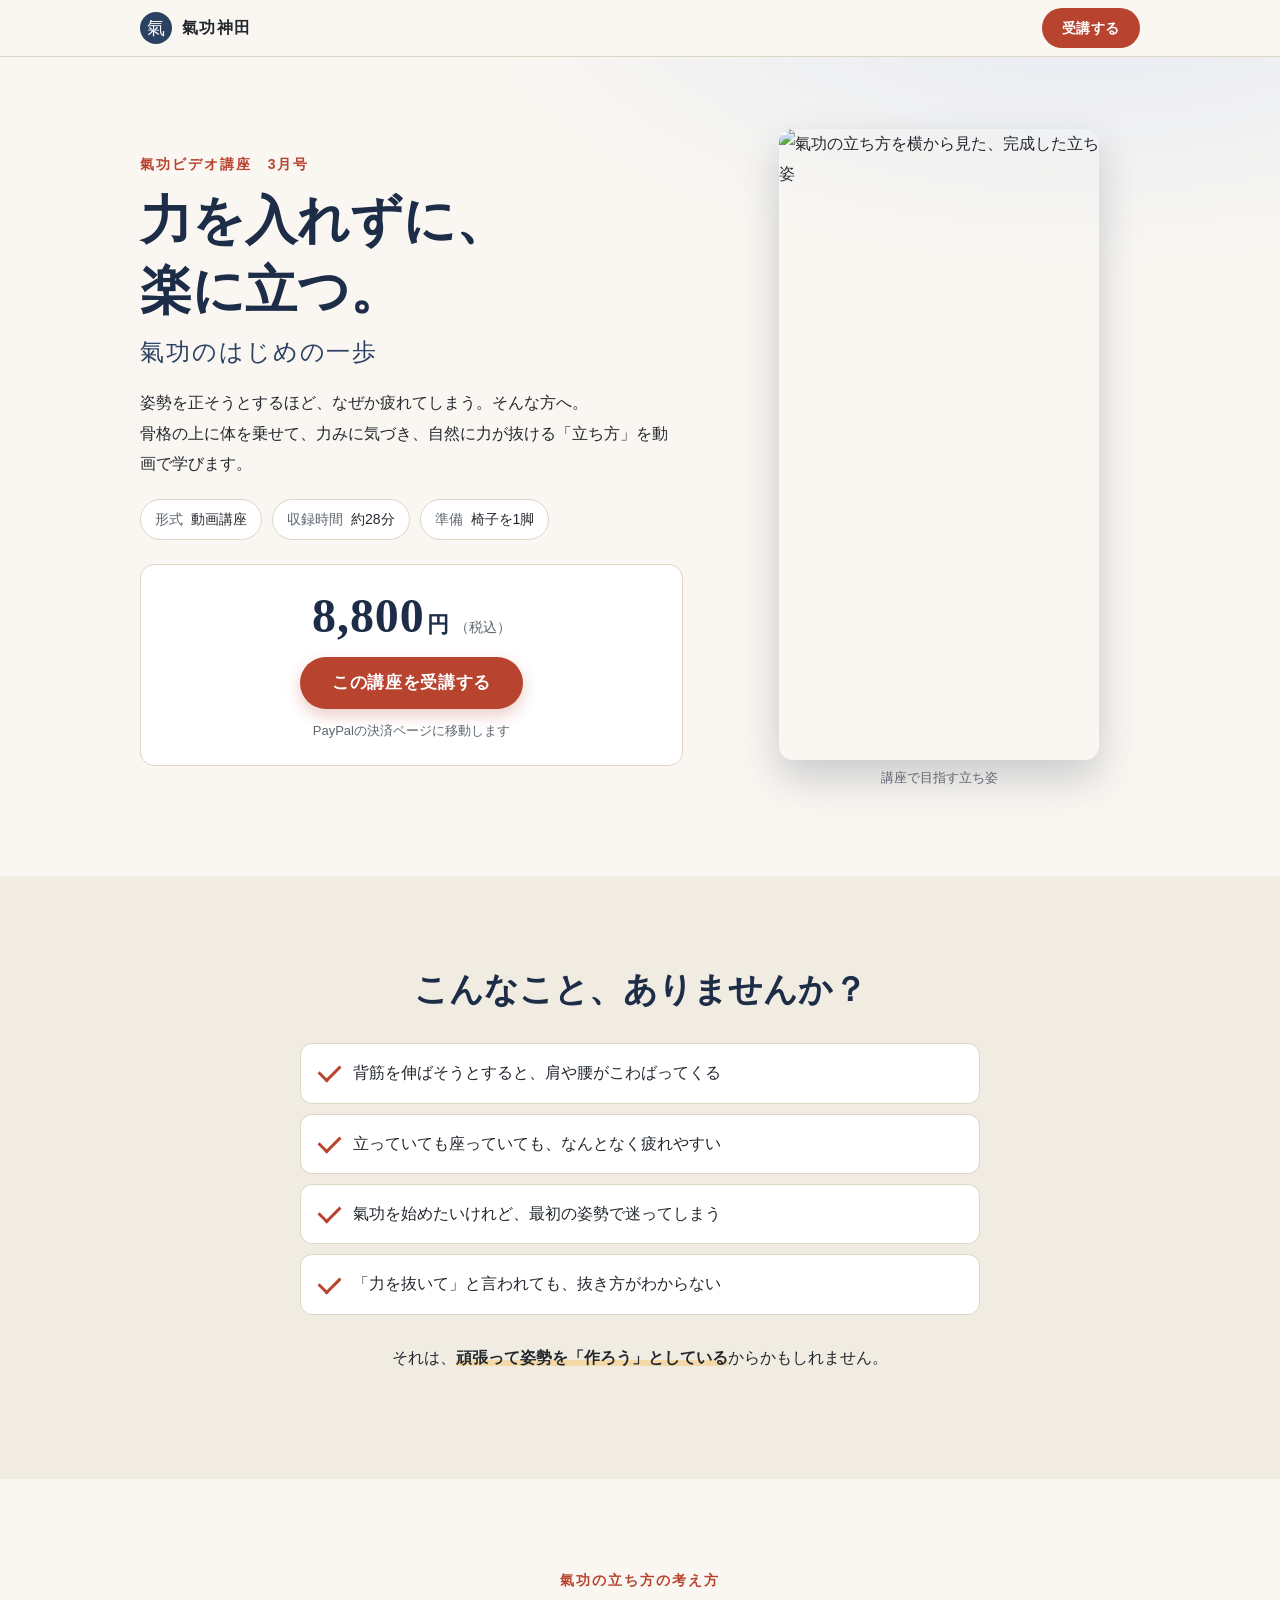
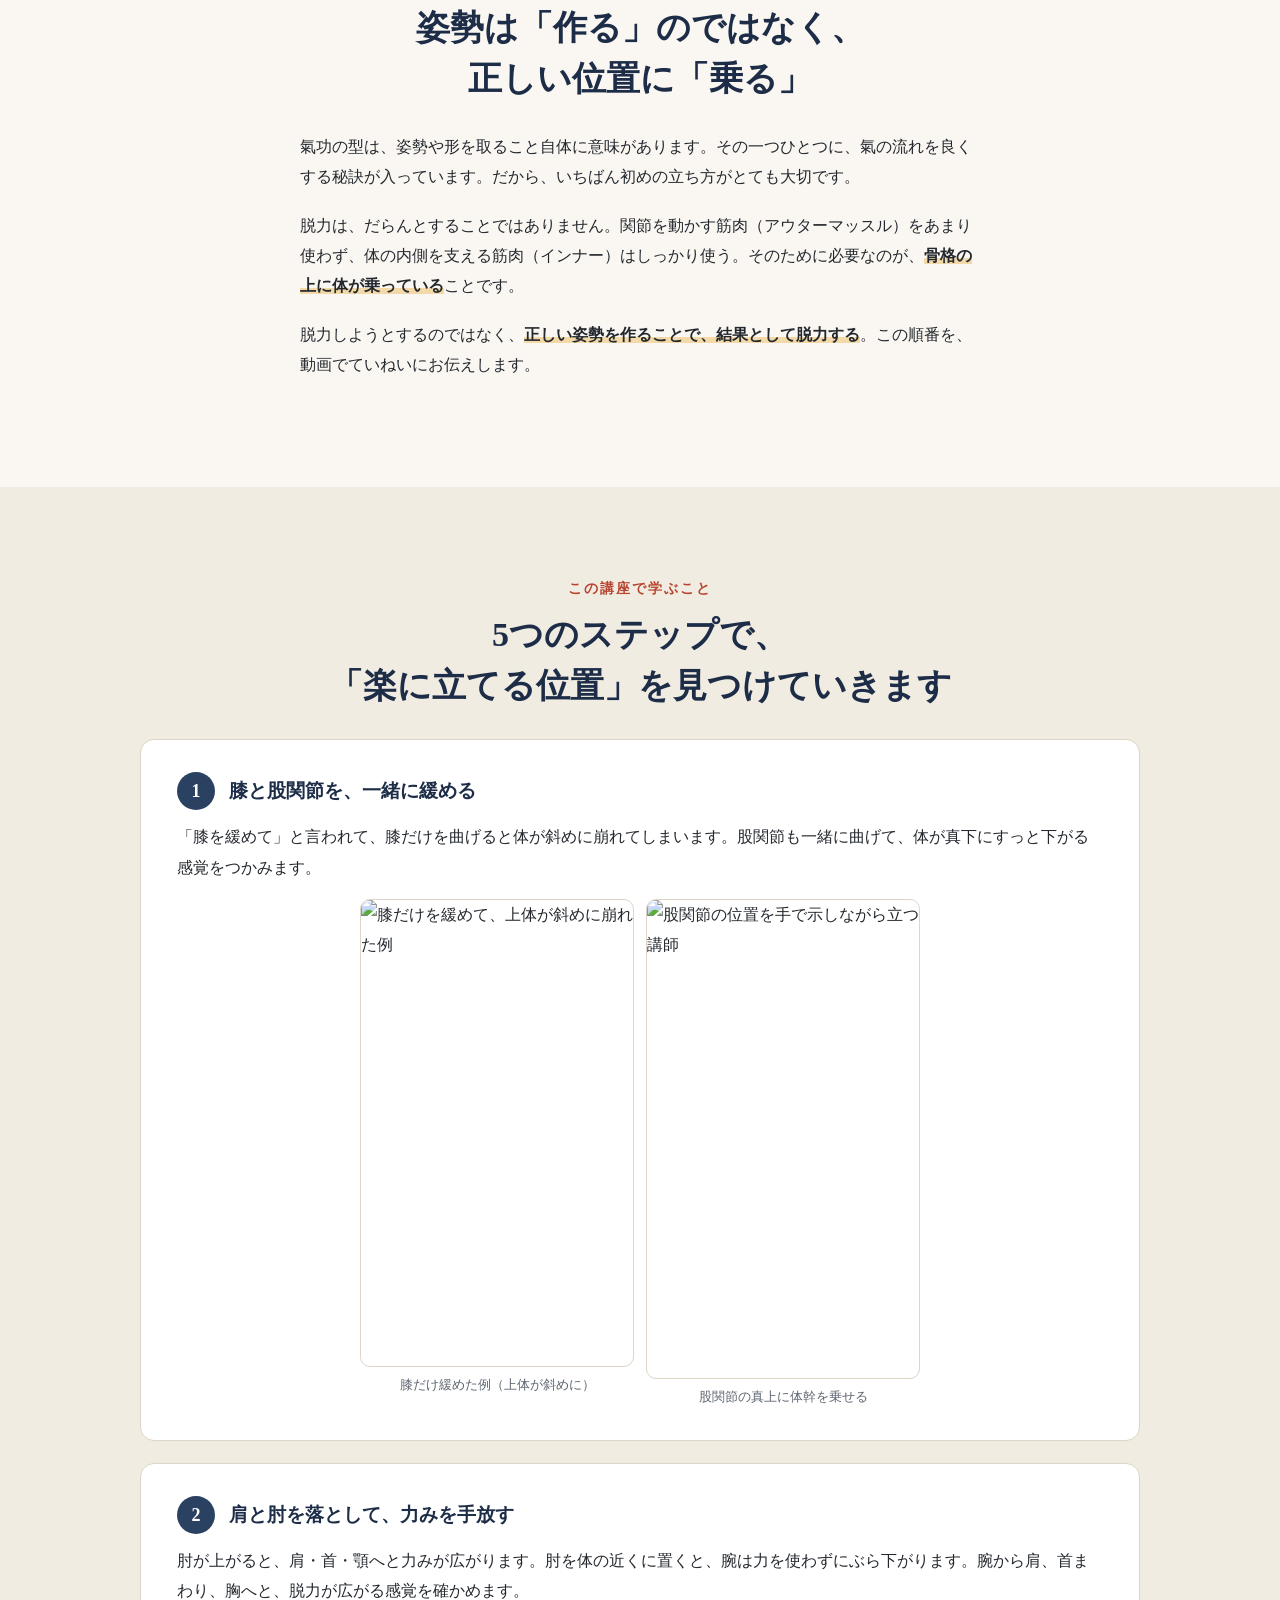
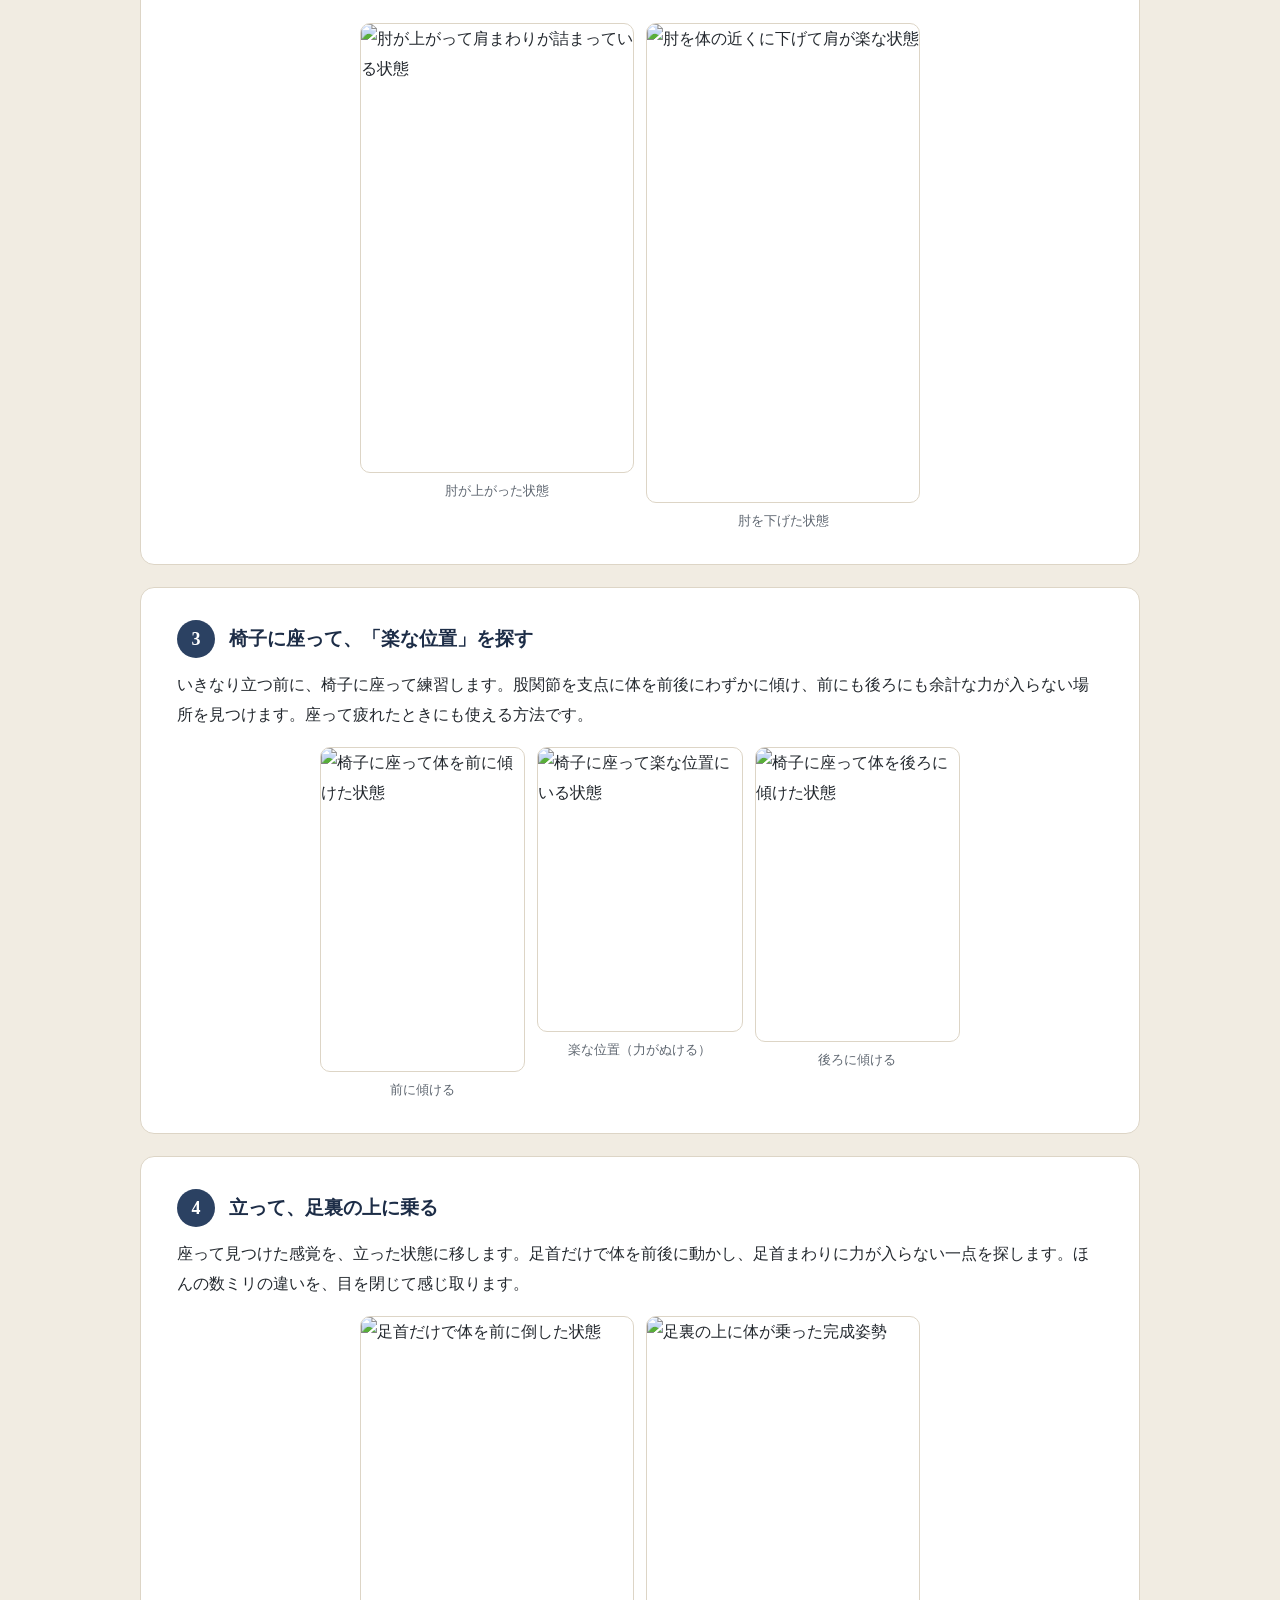
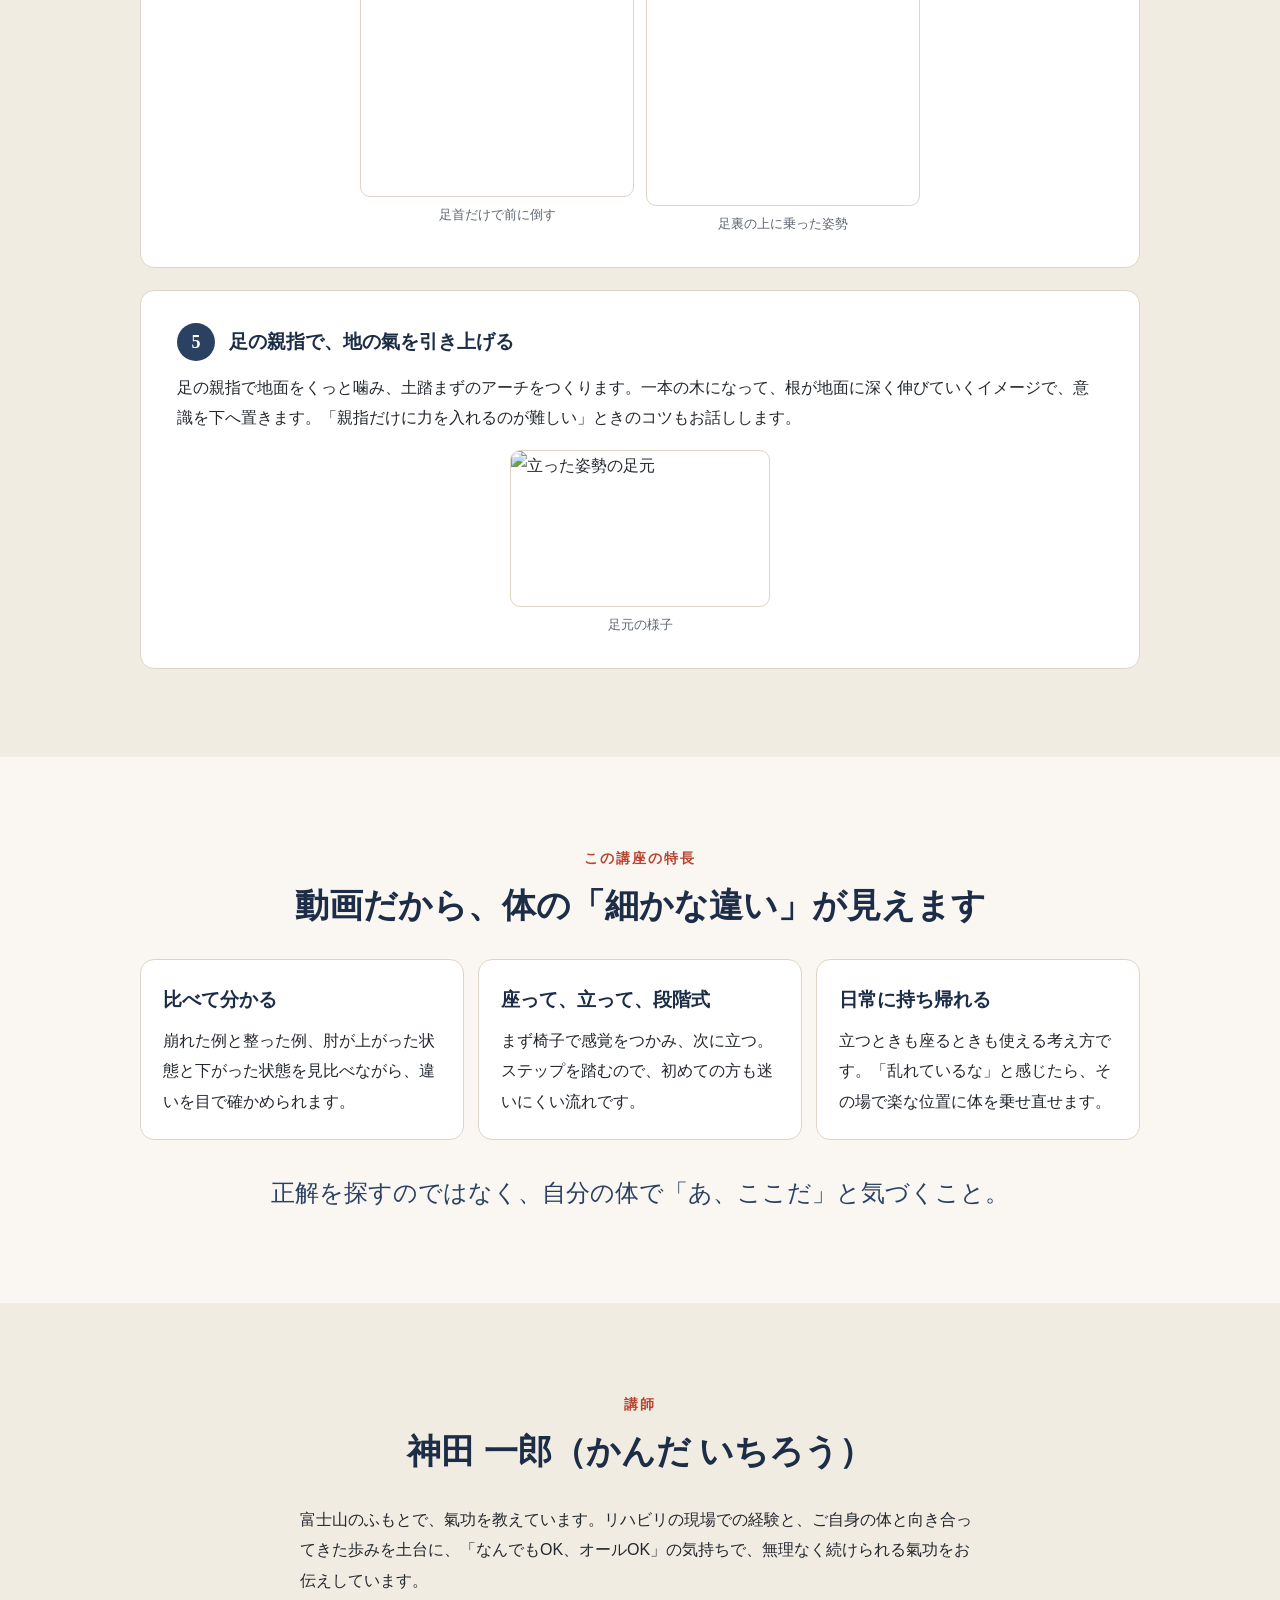
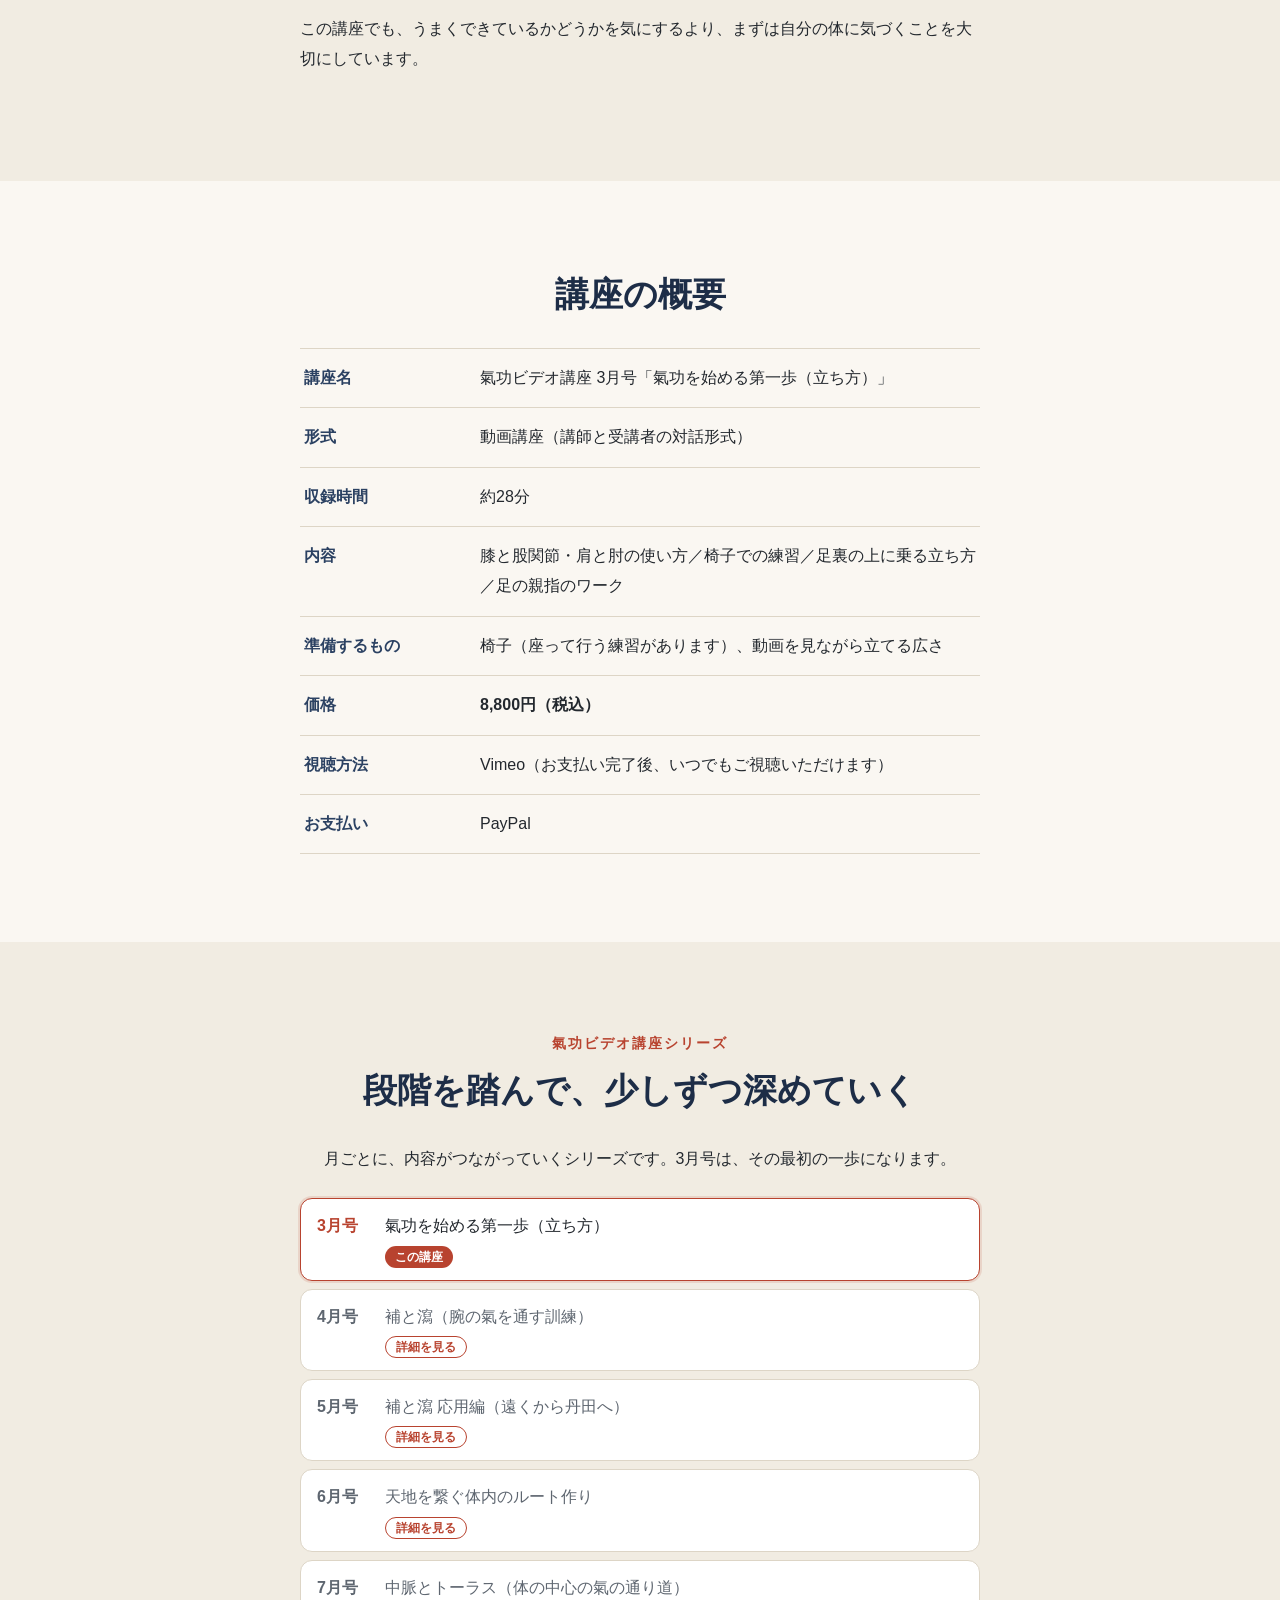
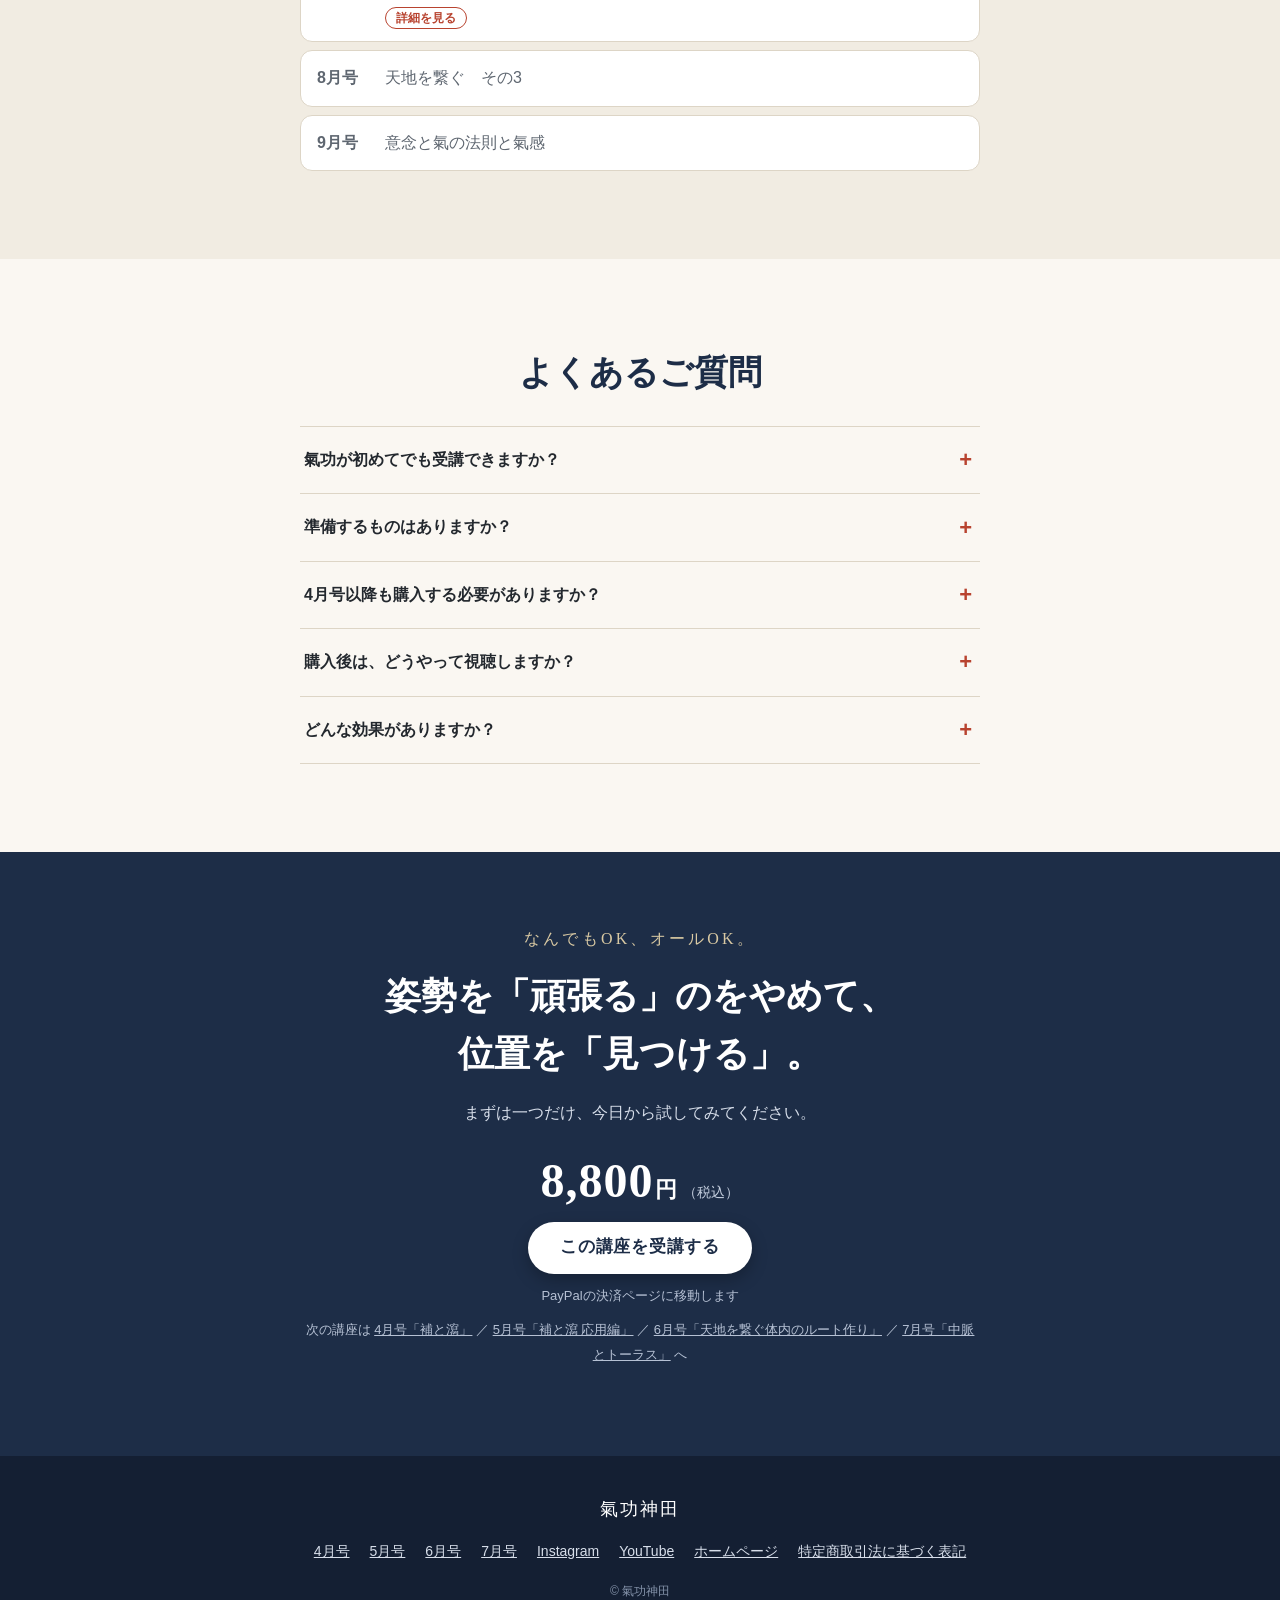
==== commit 3f928f03: "Add files via upload" ====
--- a/index.html
+++ b/index.html
@@ -201,7 +201,7 @@
         <li class="has-link"><a href="04/"><span class="s-m">4月号</span><span class="s-t">補と瀉（腕の氣を通す訓練）</span><span class="s-tag s-tag-sub">詳細を見る</span></a></li>
         <li class="has-link"><a href="05/"><span class="s-m">5月号</span><span class="s-t">補と瀉 応用編（遠くから丹田へ）</span><span class="s-tag s-tag-sub">詳細を見る</span></a></li>
         <li class="has-link"><a href="06/"><span class="s-m">6月号</span><span class="s-t">天地を繋ぐ体内のルート作り</span><span class="s-tag s-tag-sub">詳細を見る</span></a></li>
-        <li><span class="s-m">7月号</span><span class="s-t">天地を繋ぐ　その2</span></li>
+        <li class="has-link"><a href="07/"><span class="s-m">7月号</span><span class="s-t">中脈とトーラス（体の中心の氣の通り道）</span><span class="s-tag s-tag-sub">詳細を見る</span></a></li>
         <li><span class="s-m">8月号</span><span class="s-t">天地を繋ぐ　その3</span></li>
         <li><span class="s-m">9月号</span><span class="s-t">意念と氣の法則と氣感</span></li>
       </ul>
@@ -244,7 +244,7 @@
       <p class="price price-light"><span class="price-num">8,800</span><span class="price-unit">円</span><span class="price-tax">（税込）</span></p>
       <a class="btn btn-light" href="https://www.paypal.com/ncp/payment/3G4N5GA3SAFKY" target="_blank" rel="noopener">この講座を受講する</a>
       <p class="note-small">PayPalの決済ページに移動します</p>
-      <p class="note-small prev-link">次の講座は <a href="04/">4月号「補と瀉」</a> ／ <a href="05/">5月号「補と瀉 応用編」</a> ／ <a href="06/">6月号「天地を繋ぐ体内のルート作り」</a> へ</p>
+      <p class="note-small prev-link">次の講座は <a href="04/">4月号「補と瀉」</a> ／ <a href="05/">5月号「補と瀉 応用編」</a> ／ <a href="06/">6月号「天地を繋ぐ体内のルート作り」</a> ／ <a href="07/">7月号「中脈とトーラス」</a> へ</p>
     </div>
   </section>
 
@@ -257,6 +257,7 @@
       <li><a href="04/">4月号</a></li>
       <li><a href="05/">5月号</a></li>
       <li><a href="06/">6月号</a></li>
+      <li><a href="07/">7月号</a></li>
       <li><a href="https://www.instagram.com/qigongkanda_fujisan/" target="_blank" rel="noopener">Instagram</a></li>
       <li><a href="https://www.youtube.com/@%E6%B0%A3%E5%8A%9F%E7%A5%9E%E7%94%B0" target="_blank" rel="noopener">YouTube</a></li>
       <li><a href="https://www.qigong-kanda.com/" target="_blank" rel="noopener">ホームページ</a></li>
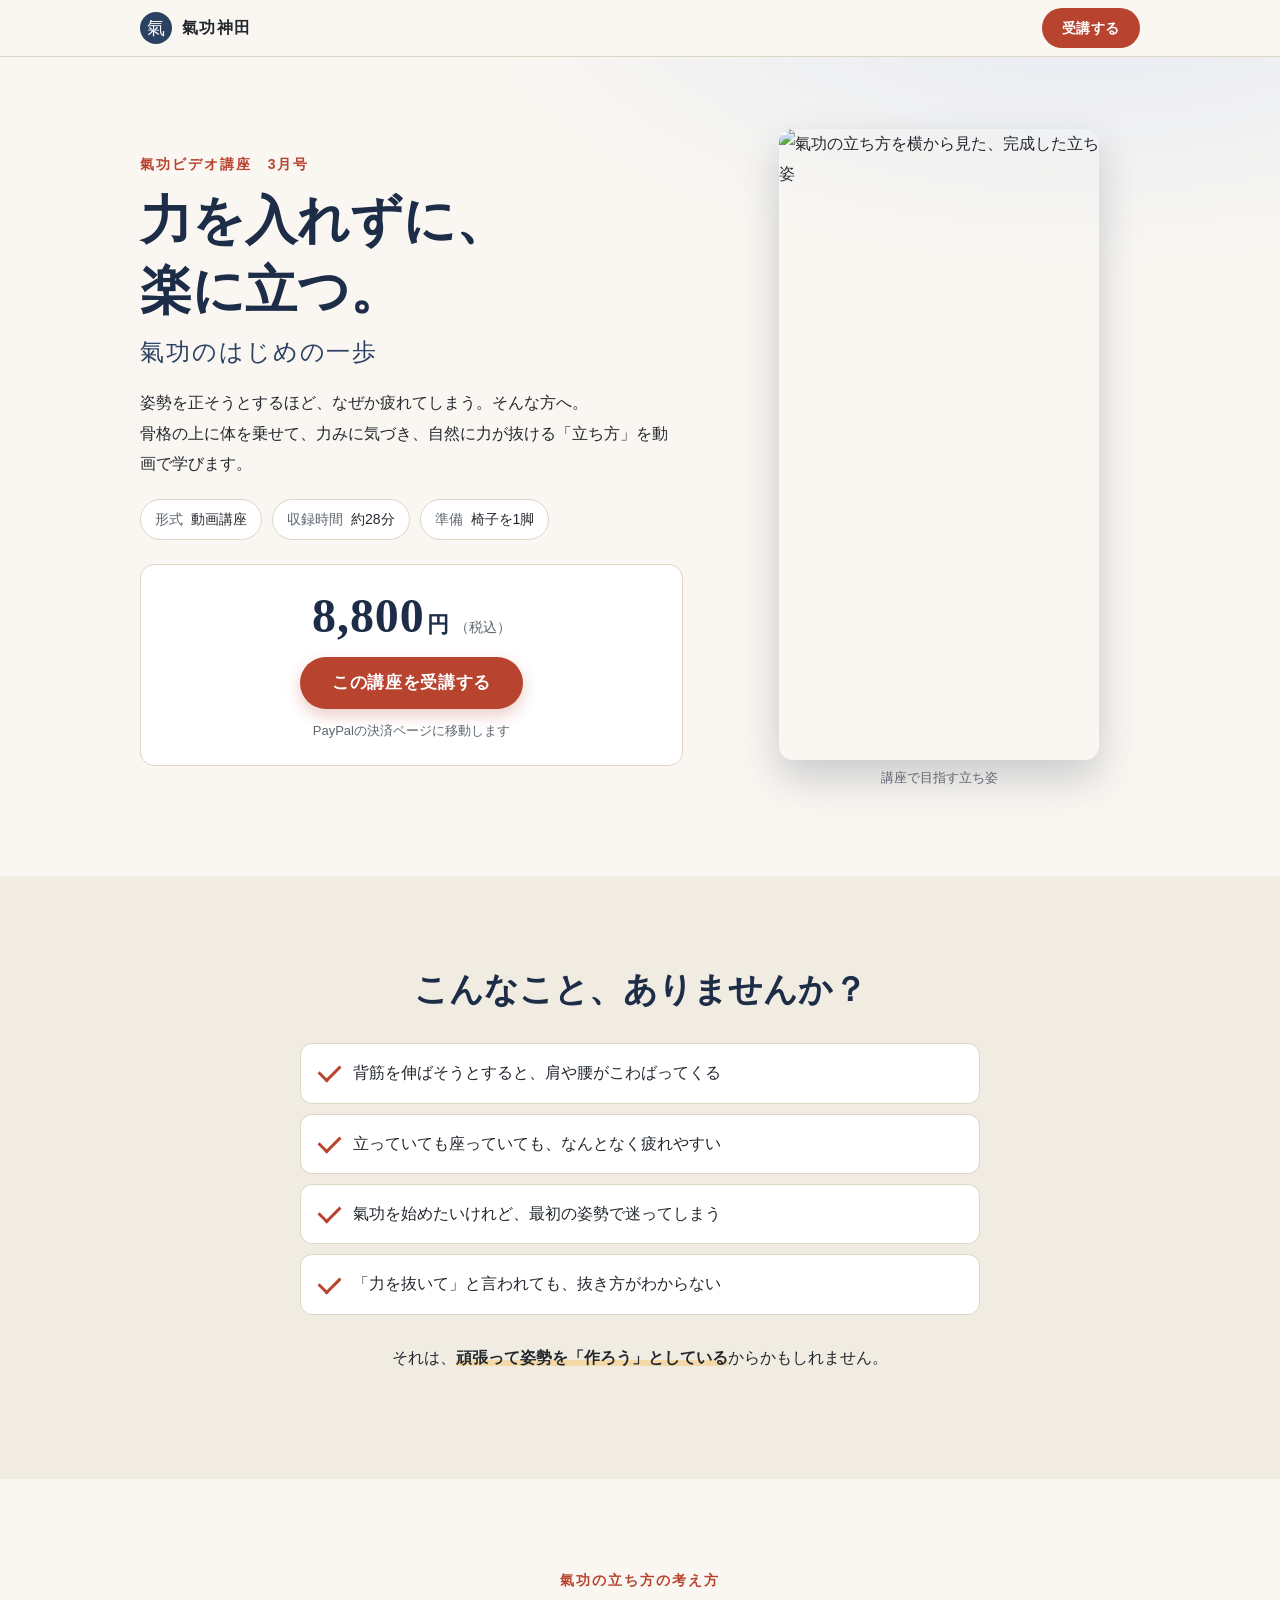
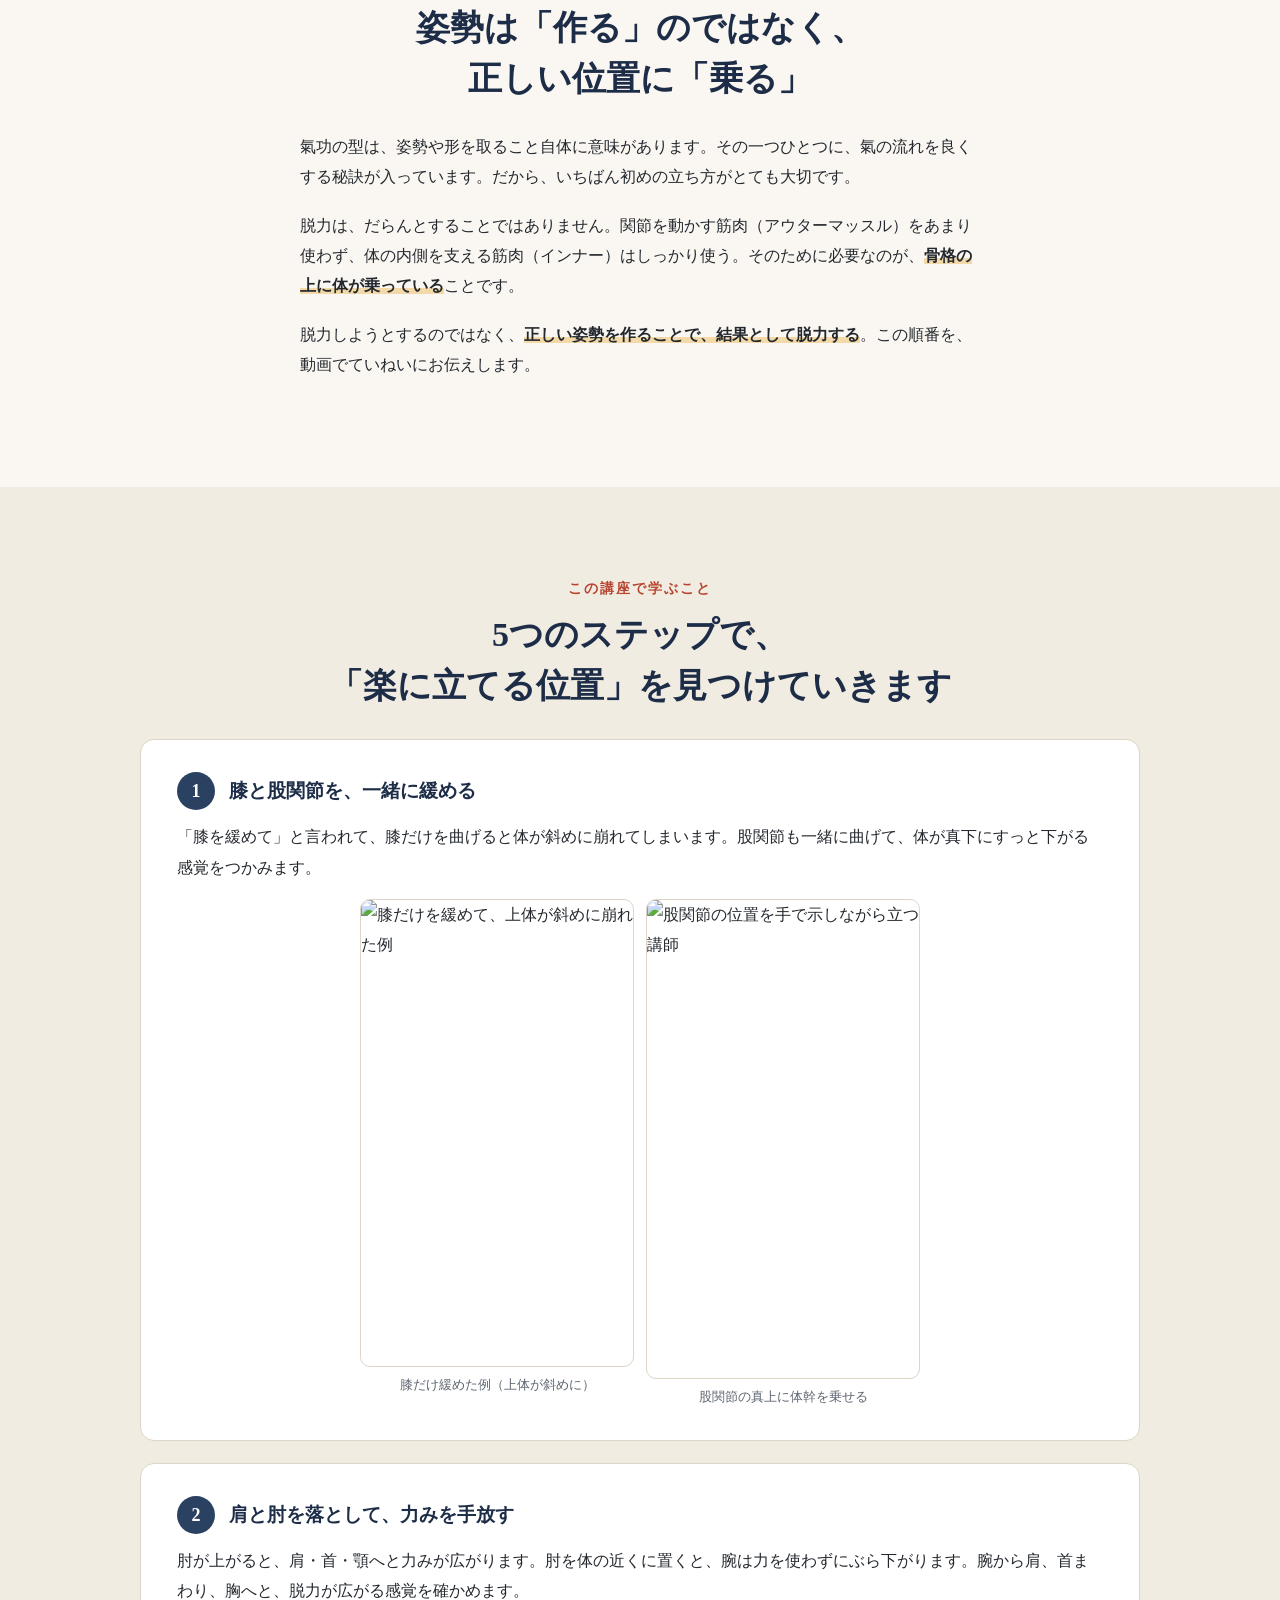
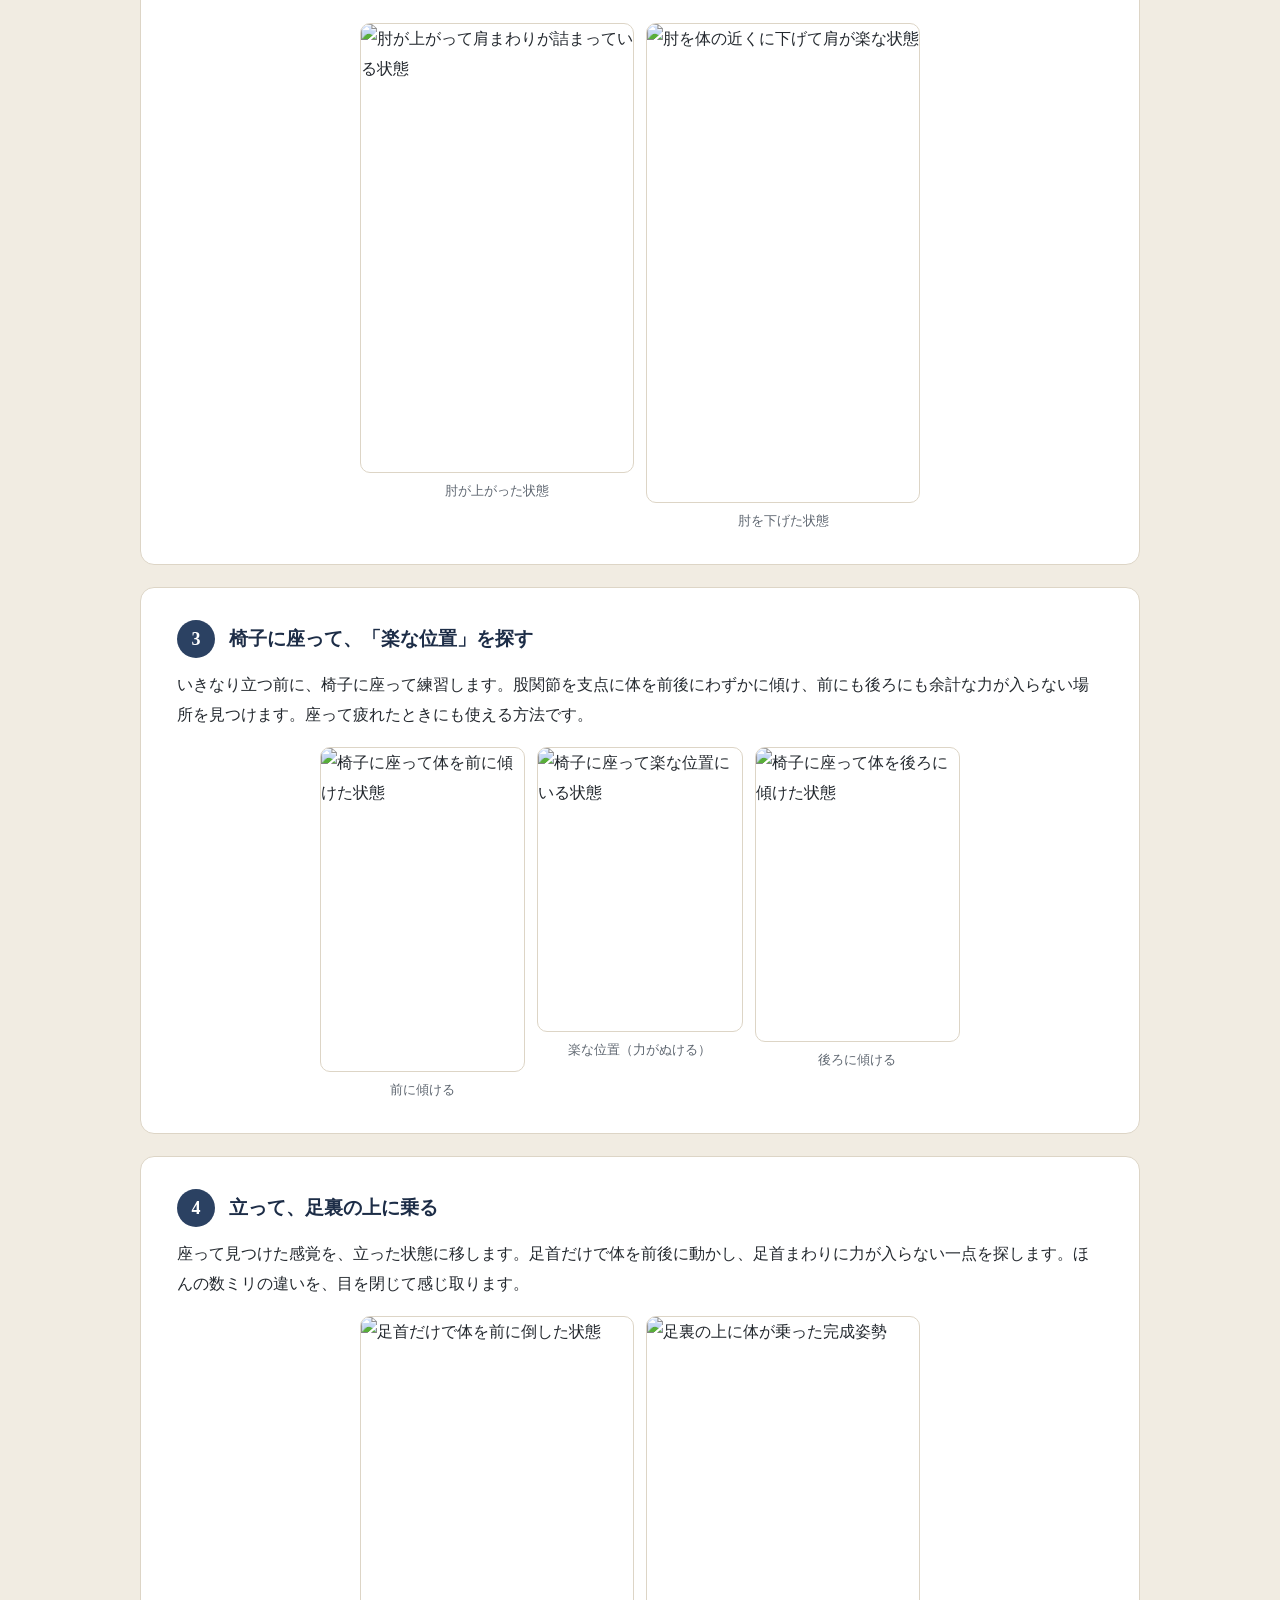
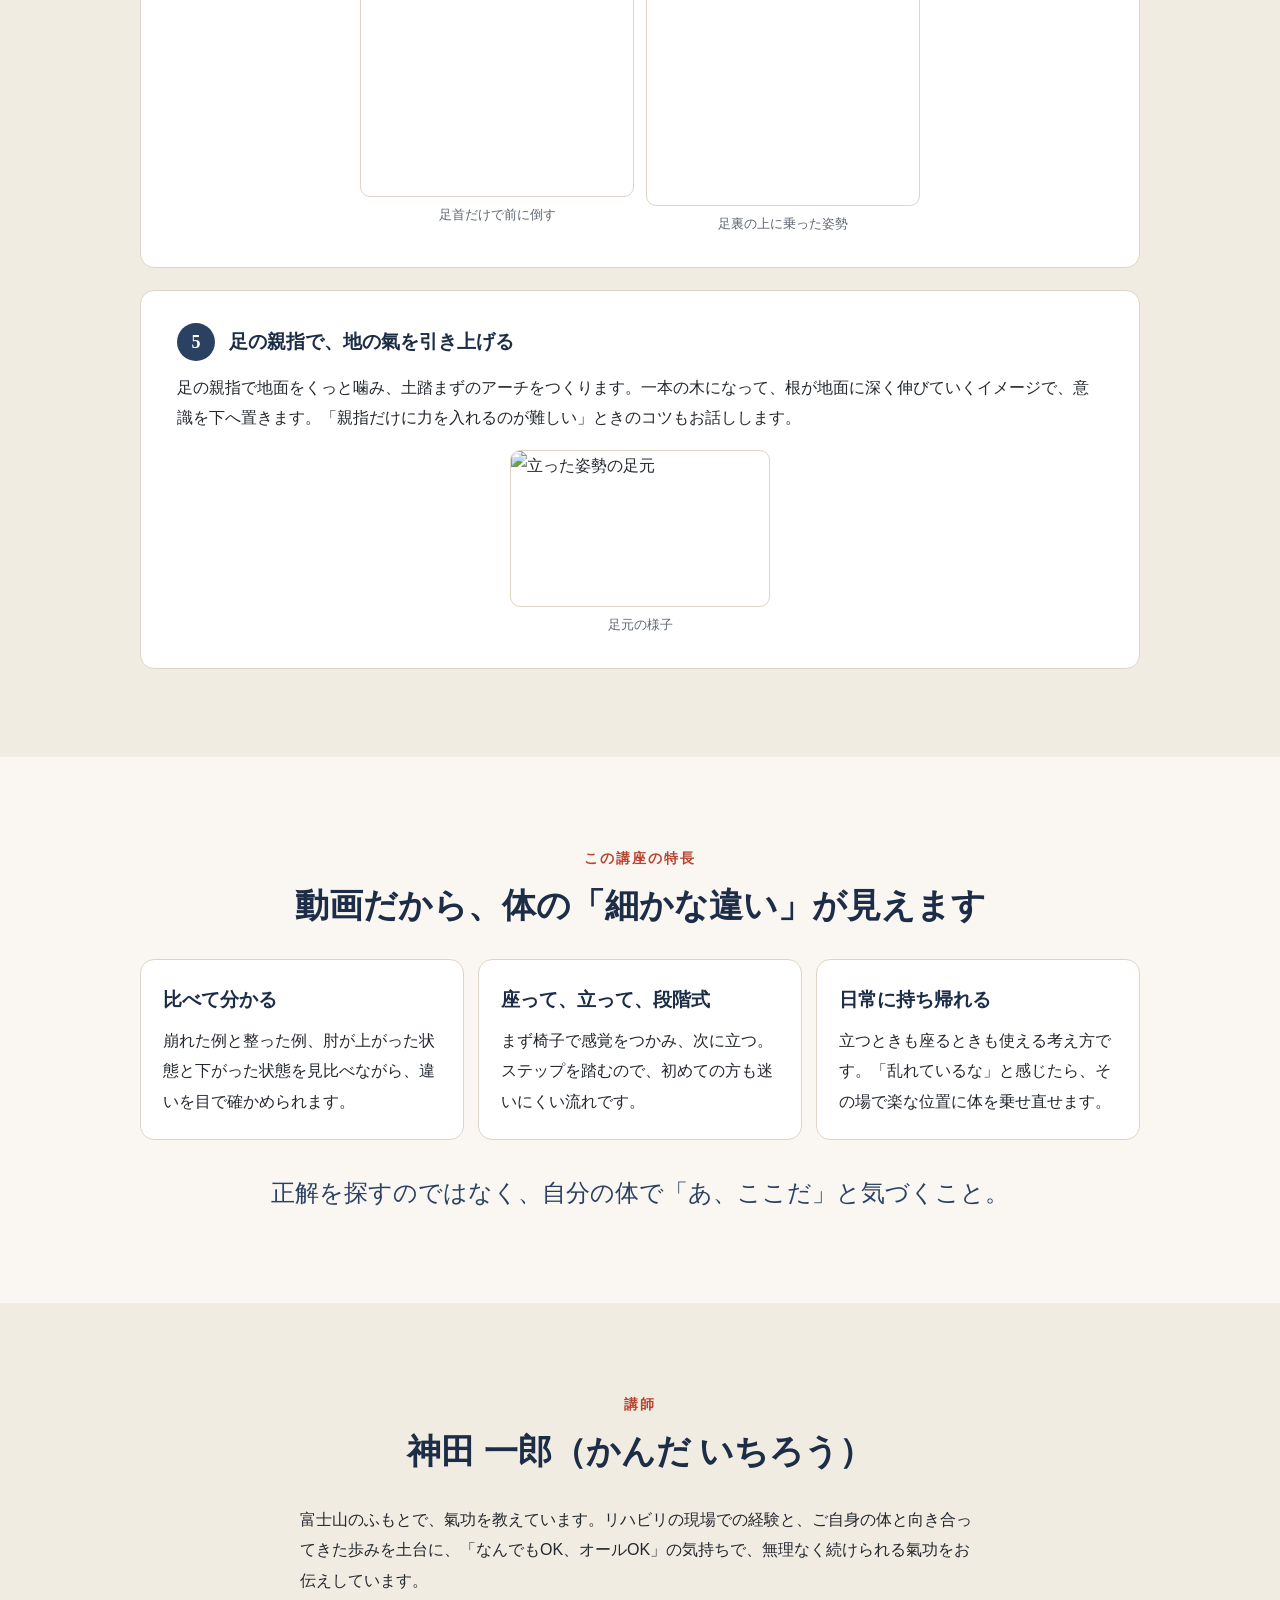
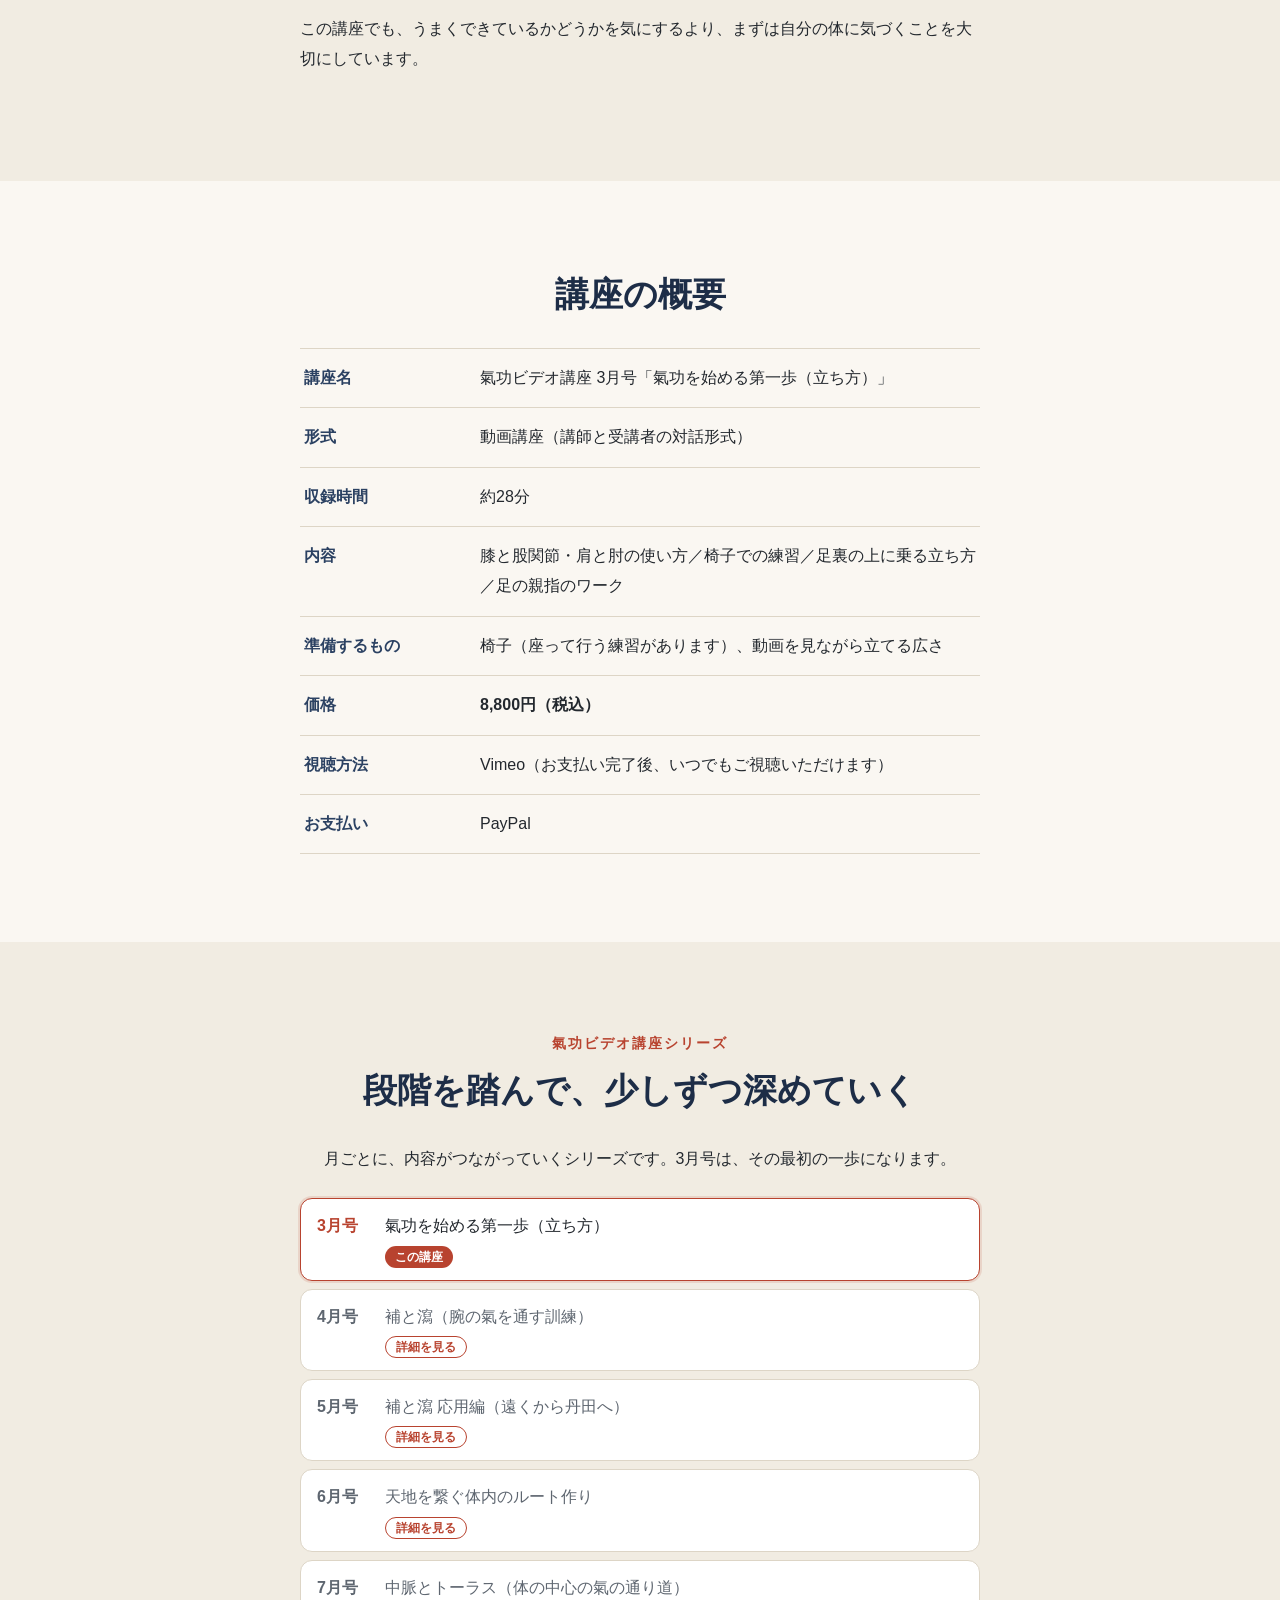
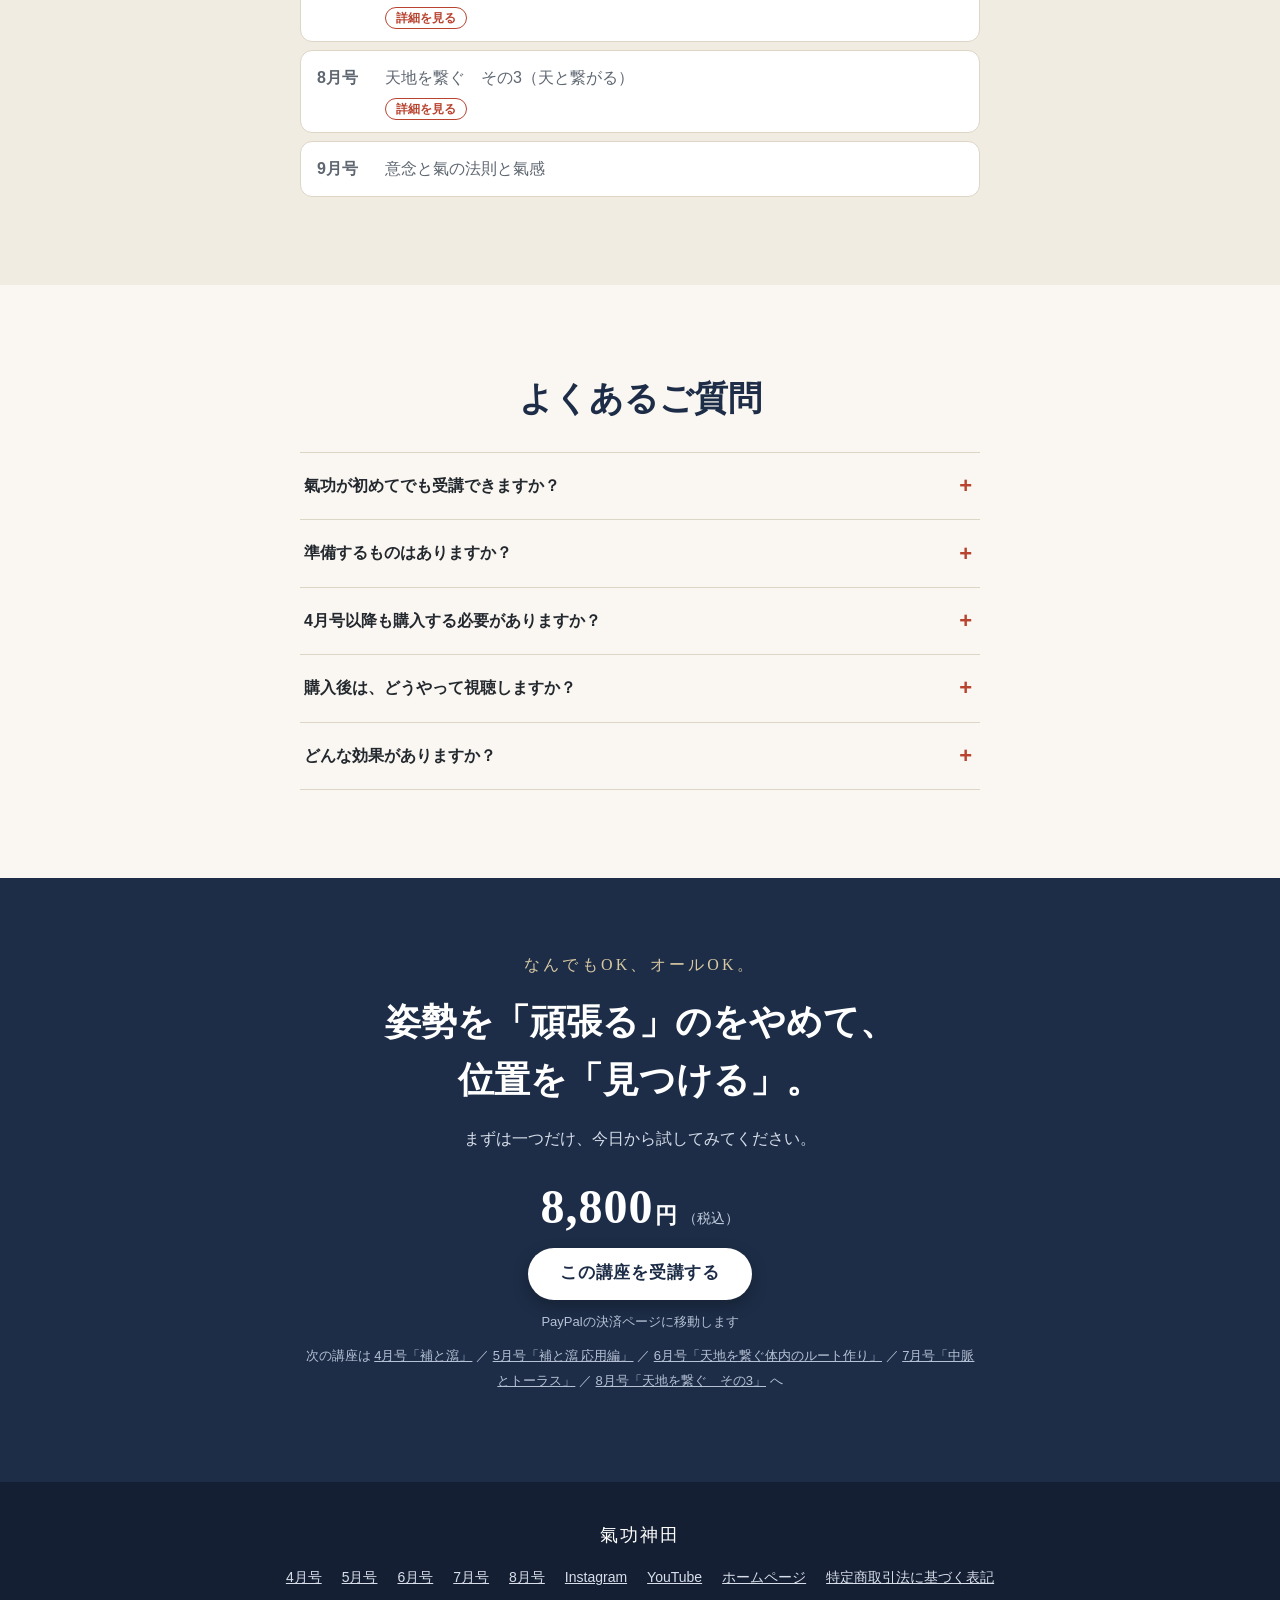
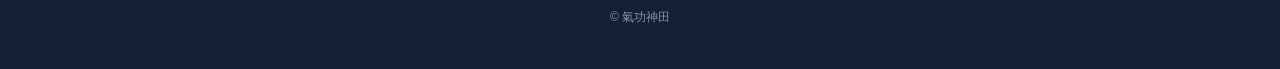
==== commit f7367c6e: "Add files via upload" ====
--- a/index.html
+++ b/index.html
@@ -202,7 +202,7 @@
         <li class="has-link"><a href="05/"><span class="s-m">5月号</span><span class="s-t">補と瀉 応用編（遠くから丹田へ）</span><span class="s-tag s-tag-sub">詳細を見る</span></a></li>
         <li class="has-link"><a href="06/"><span class="s-m">6月号</span><span class="s-t">天地を繋ぐ体内のルート作り</span><span class="s-tag s-tag-sub">詳細を見る</span></a></li>
         <li class="has-link"><a href="07/"><span class="s-m">7月号</span><span class="s-t">中脈とトーラス（体の中心の氣の通り道）</span><span class="s-tag s-tag-sub">詳細を見る</span></a></li>
-        <li><span class="s-m">8月号</span><span class="s-t">天地を繋ぐ　その3</span></li>
+        <li class="has-link"><a href="08/"><span class="s-m">8月号</span><span class="s-t">天地を繋ぐ　その3（天と繋がる）</span><span class="s-tag s-tag-sub">詳細を見る</span></a></li>
         <li><span class="s-m">9月号</span><span class="s-t">意念と氣の法則と氣感</span></li>
       </ul>
     </div>
@@ -244,7 +244,7 @@
       <p class="price price-light"><span class="price-num">8,800</span><span class="price-unit">円</span><span class="price-tax">（税込）</span></p>
       <a class="btn btn-light" href="https://www.paypal.com/ncp/payment/3G4N5GA3SAFKY" target="_blank" rel="noopener">この講座を受講する</a>
       <p class="note-small">PayPalの決済ページに移動します</p>
-      <p class="note-small prev-link">次の講座は <a href="04/">4月号「補と瀉」</a> ／ <a href="05/">5月号「補と瀉 応用編」</a> ／ <a href="06/">6月号「天地を繋ぐ体内のルート作り」</a> ／ <a href="07/">7月号「中脈とトーラス」</a> へ</p>
+      <p class="note-small prev-link">次の講座は <a href="04/">4月号「補と瀉」</a> ／ <a href="05/">5月号「補と瀉 応用編」</a> ／ <a href="06/">6月号「天地を繋ぐ体内のルート作り」</a> ／ <a href="07/">7月号「中脈とトーラス」</a> ／ <a href="08/">8月号「天地を繋ぐ　その3」</a> へ</p>
     </div>
   </section>
 
@@ -258,6 +258,7 @@
       <li><a href="05/">5月号</a></li>
       <li><a href="06/">6月号</a></li>
       <li><a href="07/">7月号</a></li>
+      <li><a href="08/">8月号</a></li>
       <li><a href="https://www.instagram.com/qigongkanda_fujisan/" target="_blank" rel="noopener">Instagram</a></li>
       <li><a href="https://www.youtube.com/@%E6%B0%A3%E5%8A%9F%E7%A5%9E%E7%94%B0" target="_blank" rel="noopener">YouTube</a></li>
       <li><a href="https://www.qigong-kanda.com/" target="_blank" rel="noopener">ホームページ</a></li>
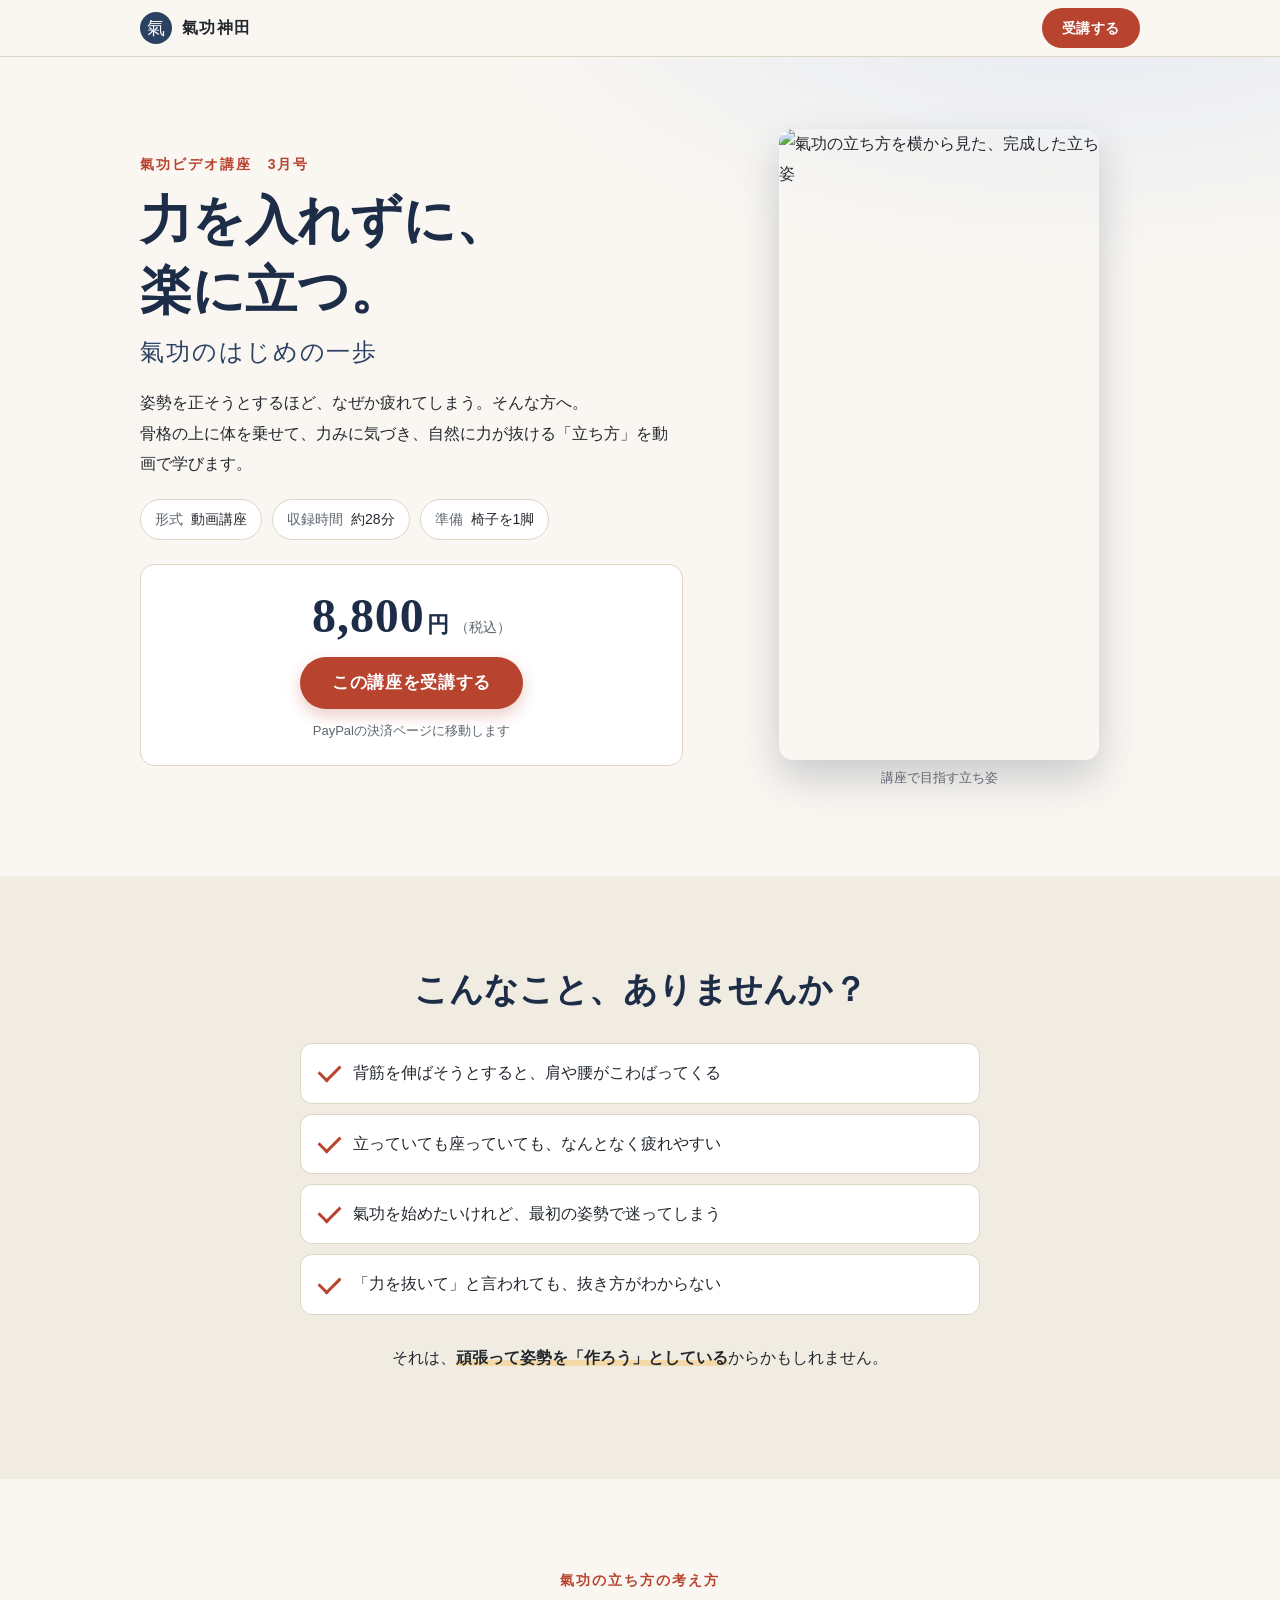
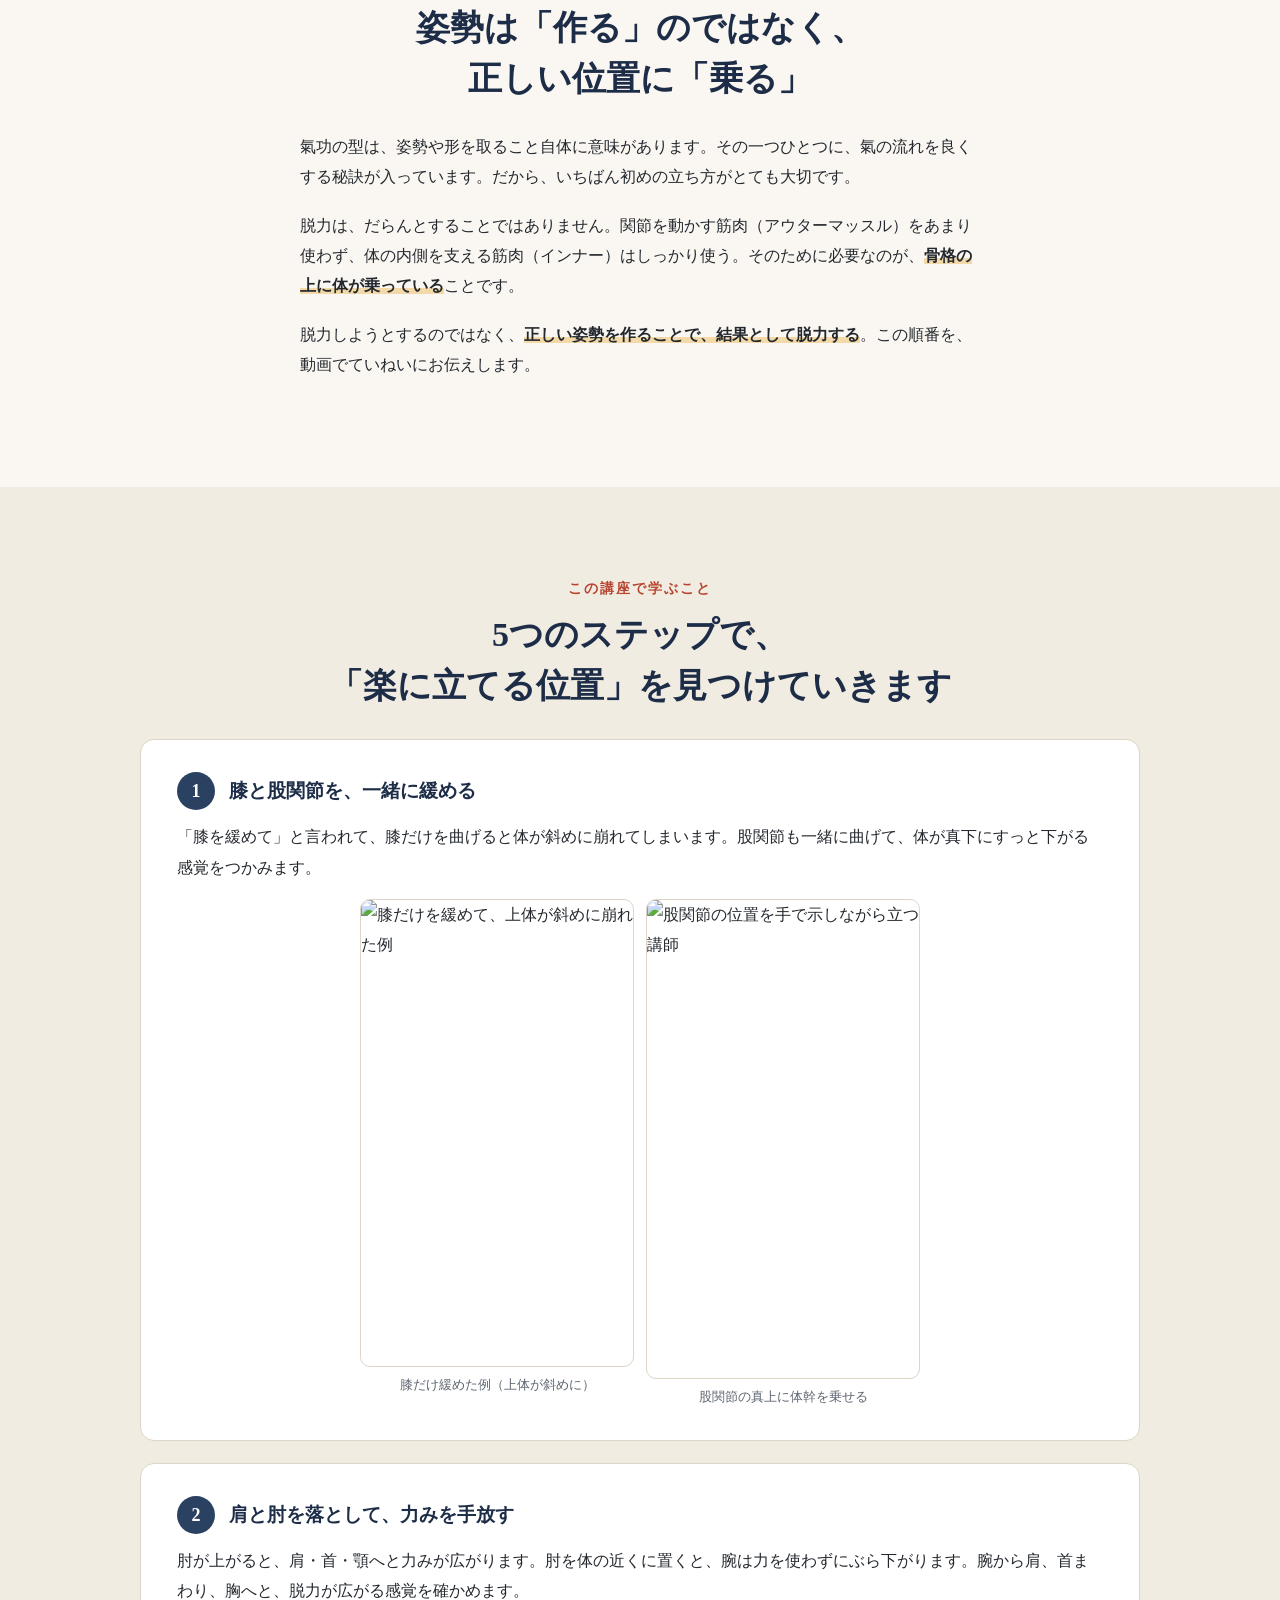
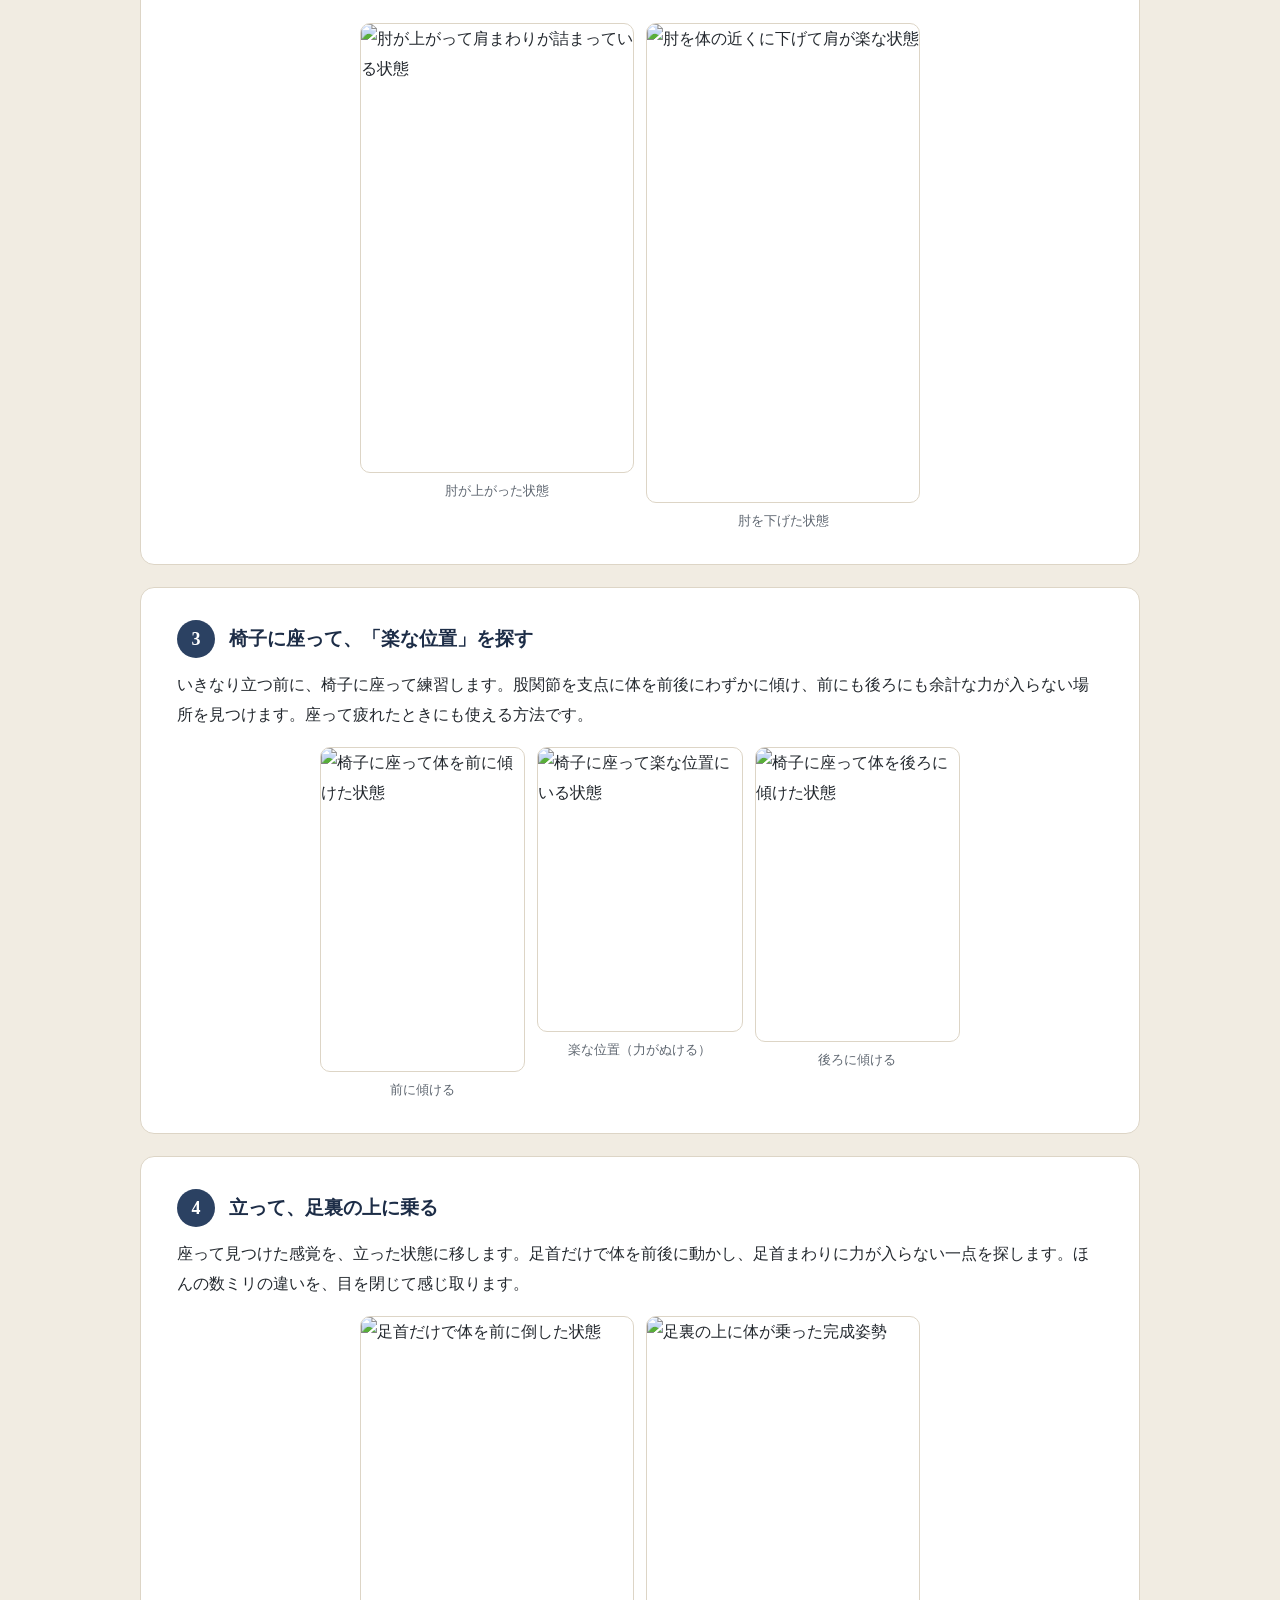
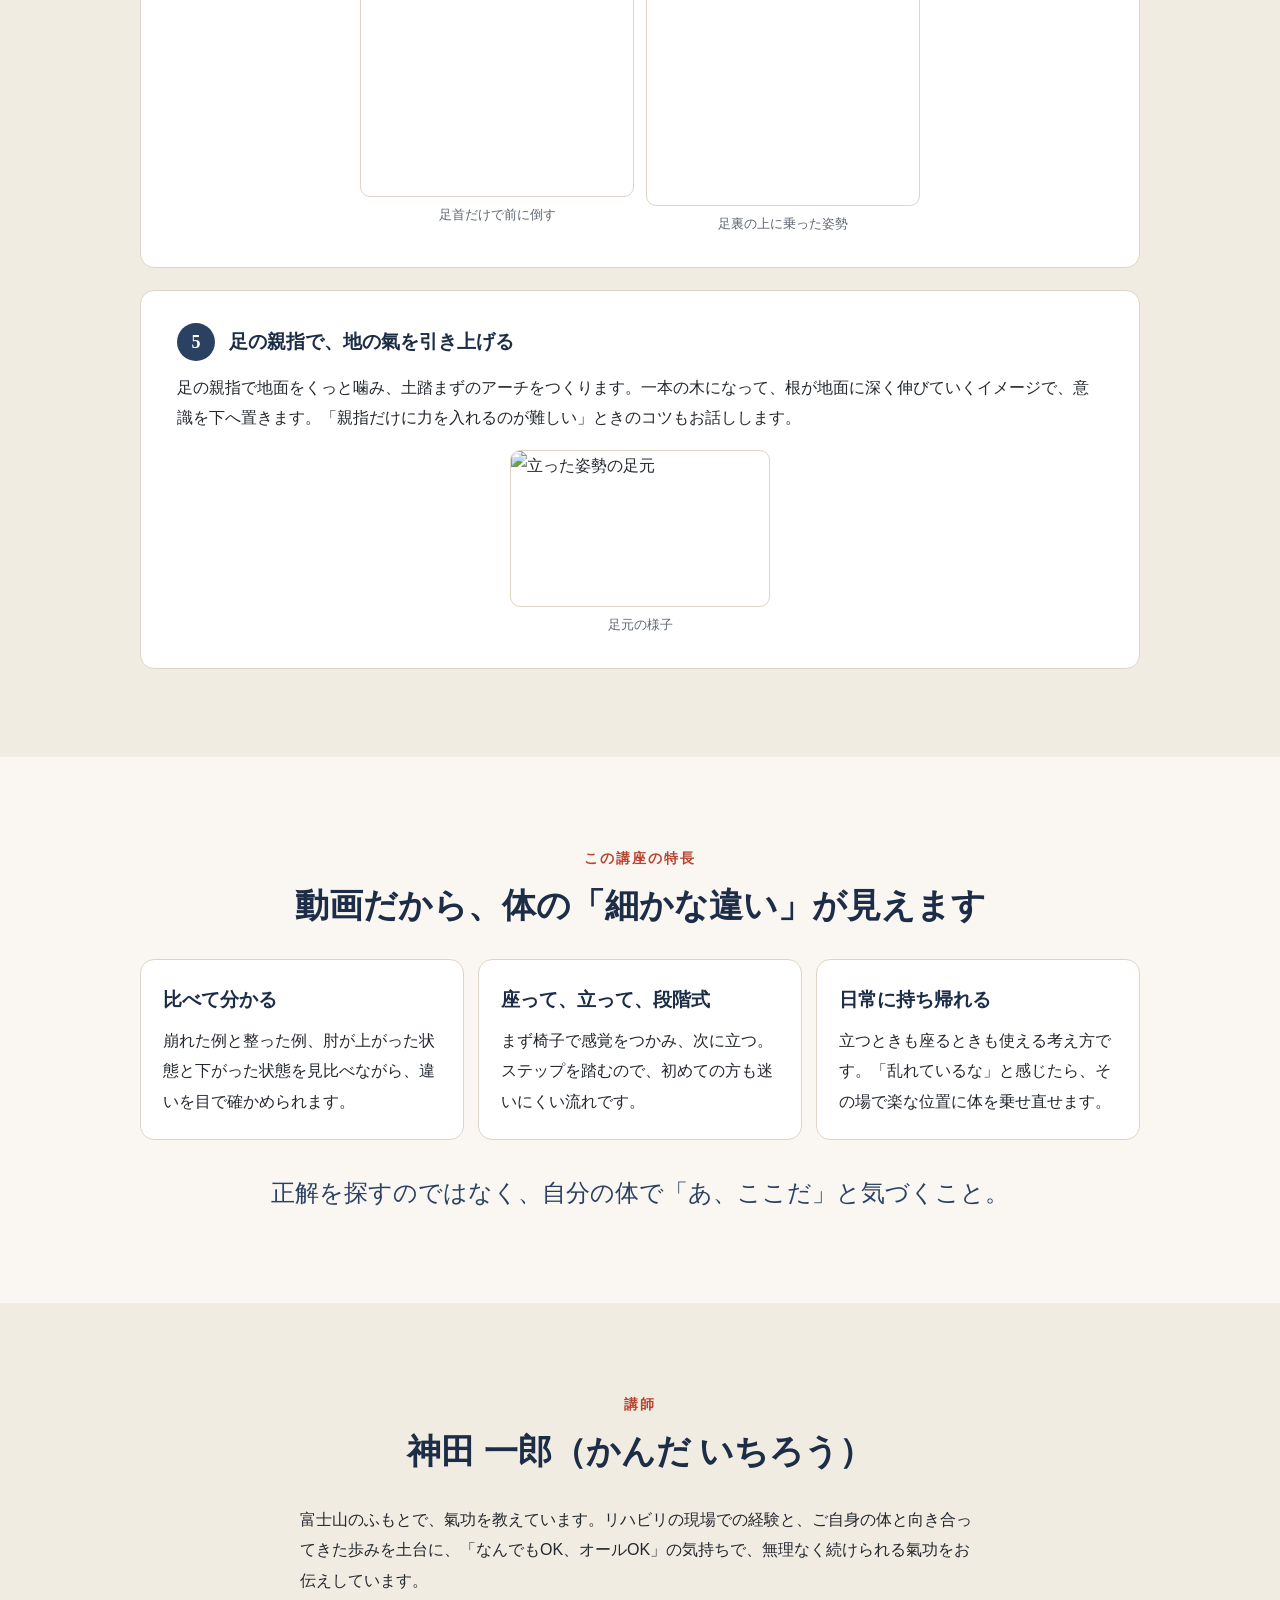
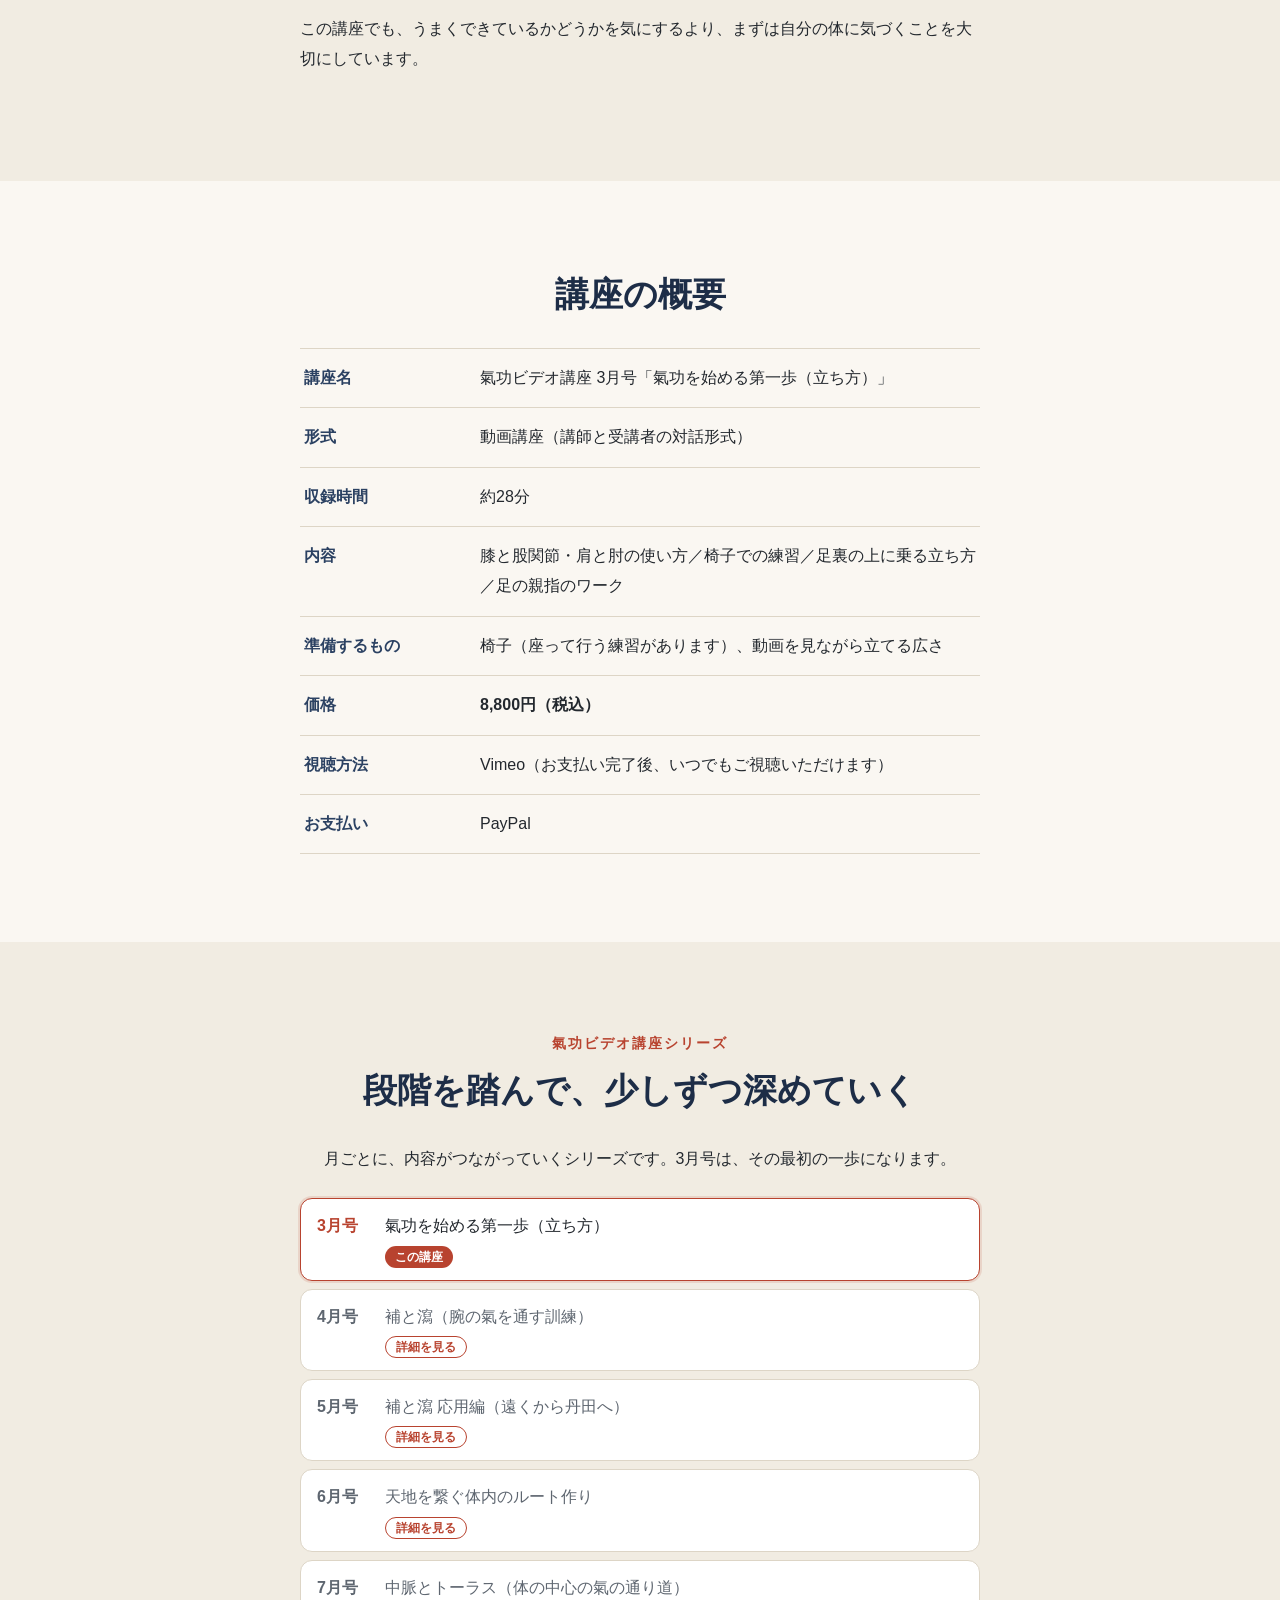
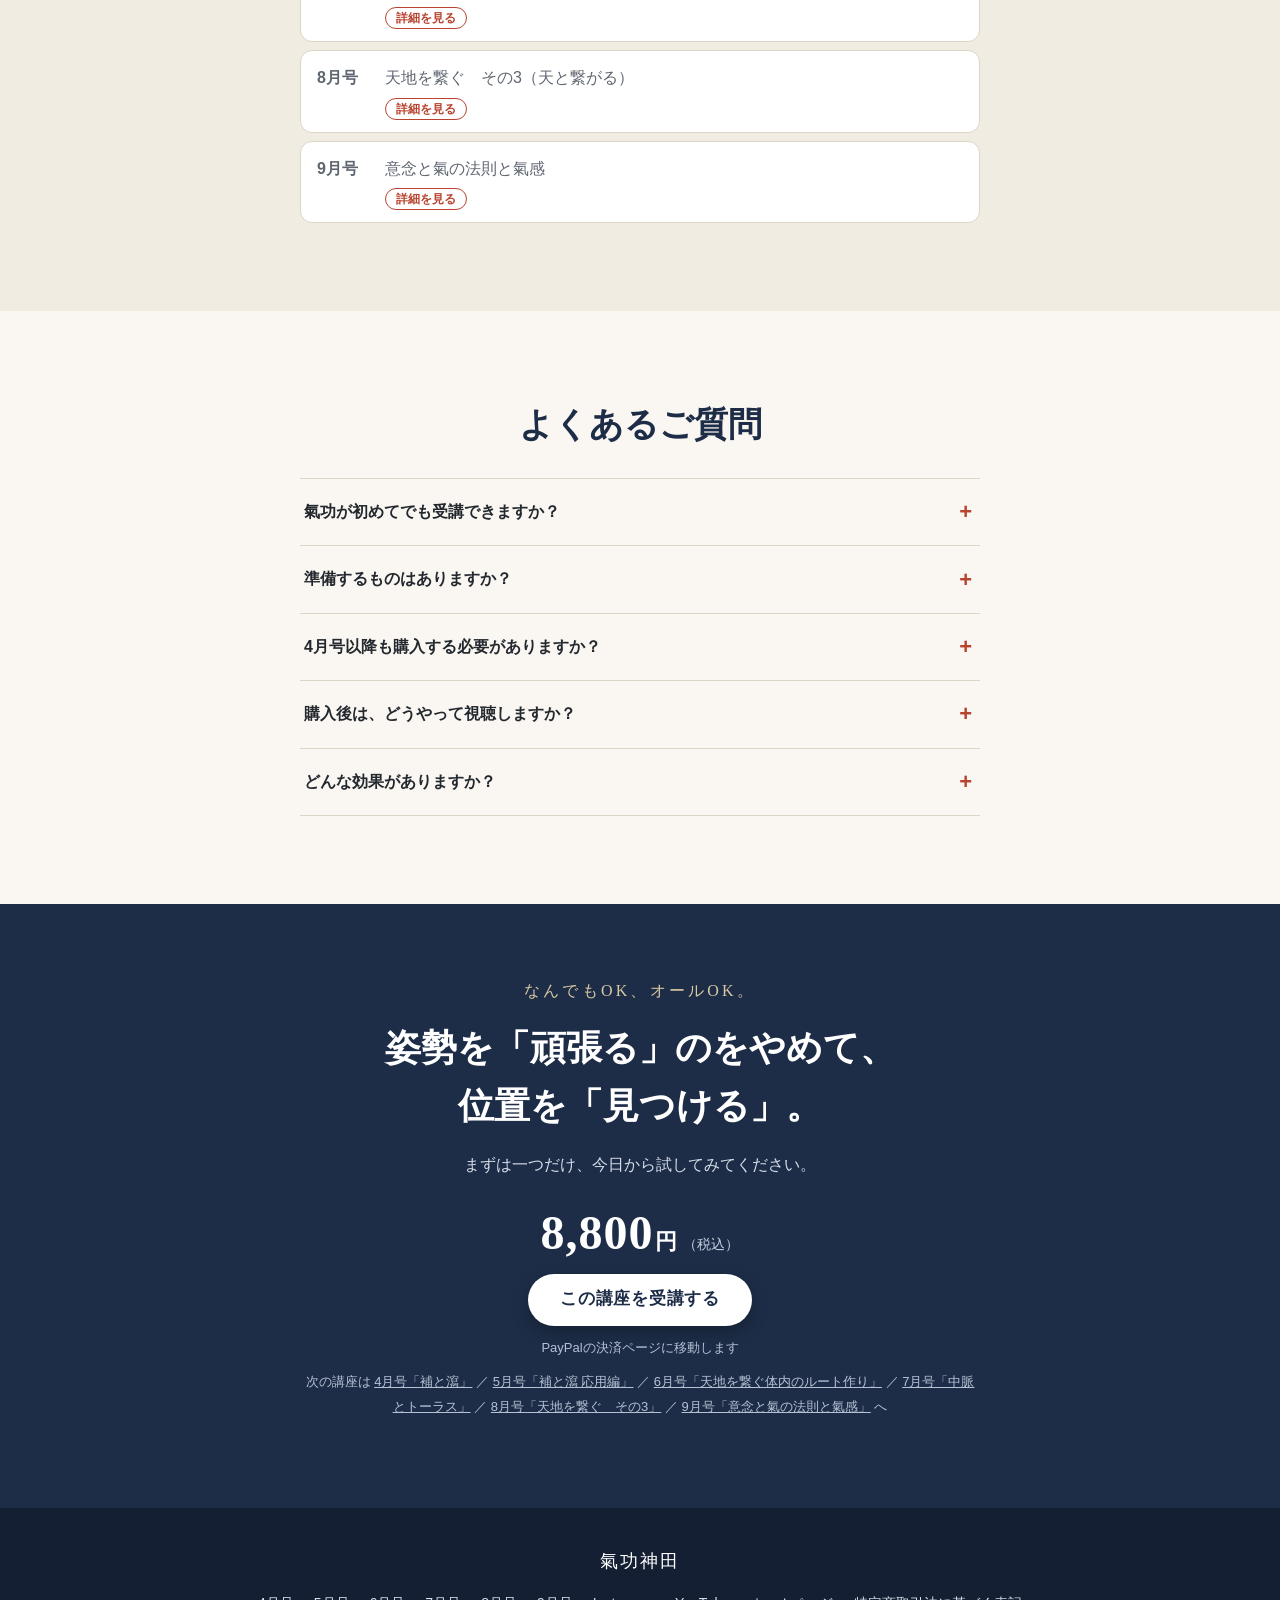
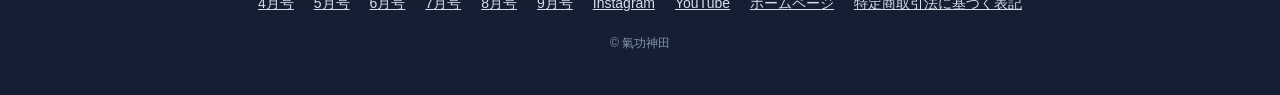
==== commit c176f019: "Add files via upload" ====
--- a/index.html
+++ b/index.html
@@ -203,7 +203,7 @@
         <li class="has-link"><a href="06/"><span class="s-m">6月号</span><span class="s-t">天地を繋ぐ体内のルート作り</span><span class="s-tag s-tag-sub">詳細を見る</span></a></li>
         <li class="has-link"><a href="07/"><span class="s-m">7月号</span><span class="s-t">中脈とトーラス（体の中心の氣の通り道）</span><span class="s-tag s-tag-sub">詳細を見る</span></a></li>
         <li class="has-link"><a href="08/"><span class="s-m">8月号</span><span class="s-t">天地を繋ぐ　その3（天と繋がる）</span><span class="s-tag s-tag-sub">詳細を見る</span></a></li>
-        <li><span class="s-m">9月号</span><span class="s-t">意念と氣の法則と氣感</span></li>
+        <li class="has-link"><a href="09/"><span class="s-m">9月号</span><span class="s-t">意念と氣の法則と氣感</span><span class="s-tag s-tag-sub">詳細を見る</span></a></li>
       </ul>
     </div>
   </section>
@@ -244,7 +244,7 @@
       <p class="price price-light"><span class="price-num">8,800</span><span class="price-unit">円</span><span class="price-tax">（税込）</span></p>
       <a class="btn btn-light" href="https://www.paypal.com/ncp/payment/3G4N5GA3SAFKY" target="_blank" rel="noopener">この講座を受講する</a>
       <p class="note-small">PayPalの決済ページに移動します</p>
-      <p class="note-small prev-link">次の講座は <a href="04/">4月号「補と瀉」</a> ／ <a href="05/">5月号「補と瀉 応用編」</a> ／ <a href="06/">6月号「天地を繋ぐ体内のルート作り」</a> ／ <a href="07/">7月号「中脈とトーラス」</a> ／ <a href="08/">8月号「天地を繋ぐ　その3」</a> へ</p>
+      <p class="note-small prev-link">次の講座は <a href="04/">4月号「補と瀉」</a> ／ <a href="05/">5月号「補と瀉 応用編」</a> ／ <a href="06/">6月号「天地を繋ぐ体内のルート作り」</a> ／ <a href="07/">7月号「中脈とトーラス」</a> ／ <a href="08/">8月号「天地を繋ぐ　その3」</a> ／ <a href="09/">9月号「意念と氣の法則と氣感」</a> へ</p>
     </div>
   </section>
 
@@ -259,6 +259,7 @@
       <li><a href="06/">6月号</a></li>
       <li><a href="07/">7月号</a></li>
       <li><a href="08/">8月号</a></li>
+      <li><a href="09/">9月号</a></li>
       <li><a href="https://www.instagram.com/qigongkanda_fujisan/" target="_blank" rel="noopener">Instagram</a></li>
       <li><a href="https://www.youtube.com/@%E6%B0%A3%E5%8A%9F%E7%A5%9E%E7%94%B0" target="_blank" rel="noopener">YouTube</a></li>
       <li><a href="https://www.qigong-kanda.com/" target="_blank" rel="noopener">ホームページ</a></li>
